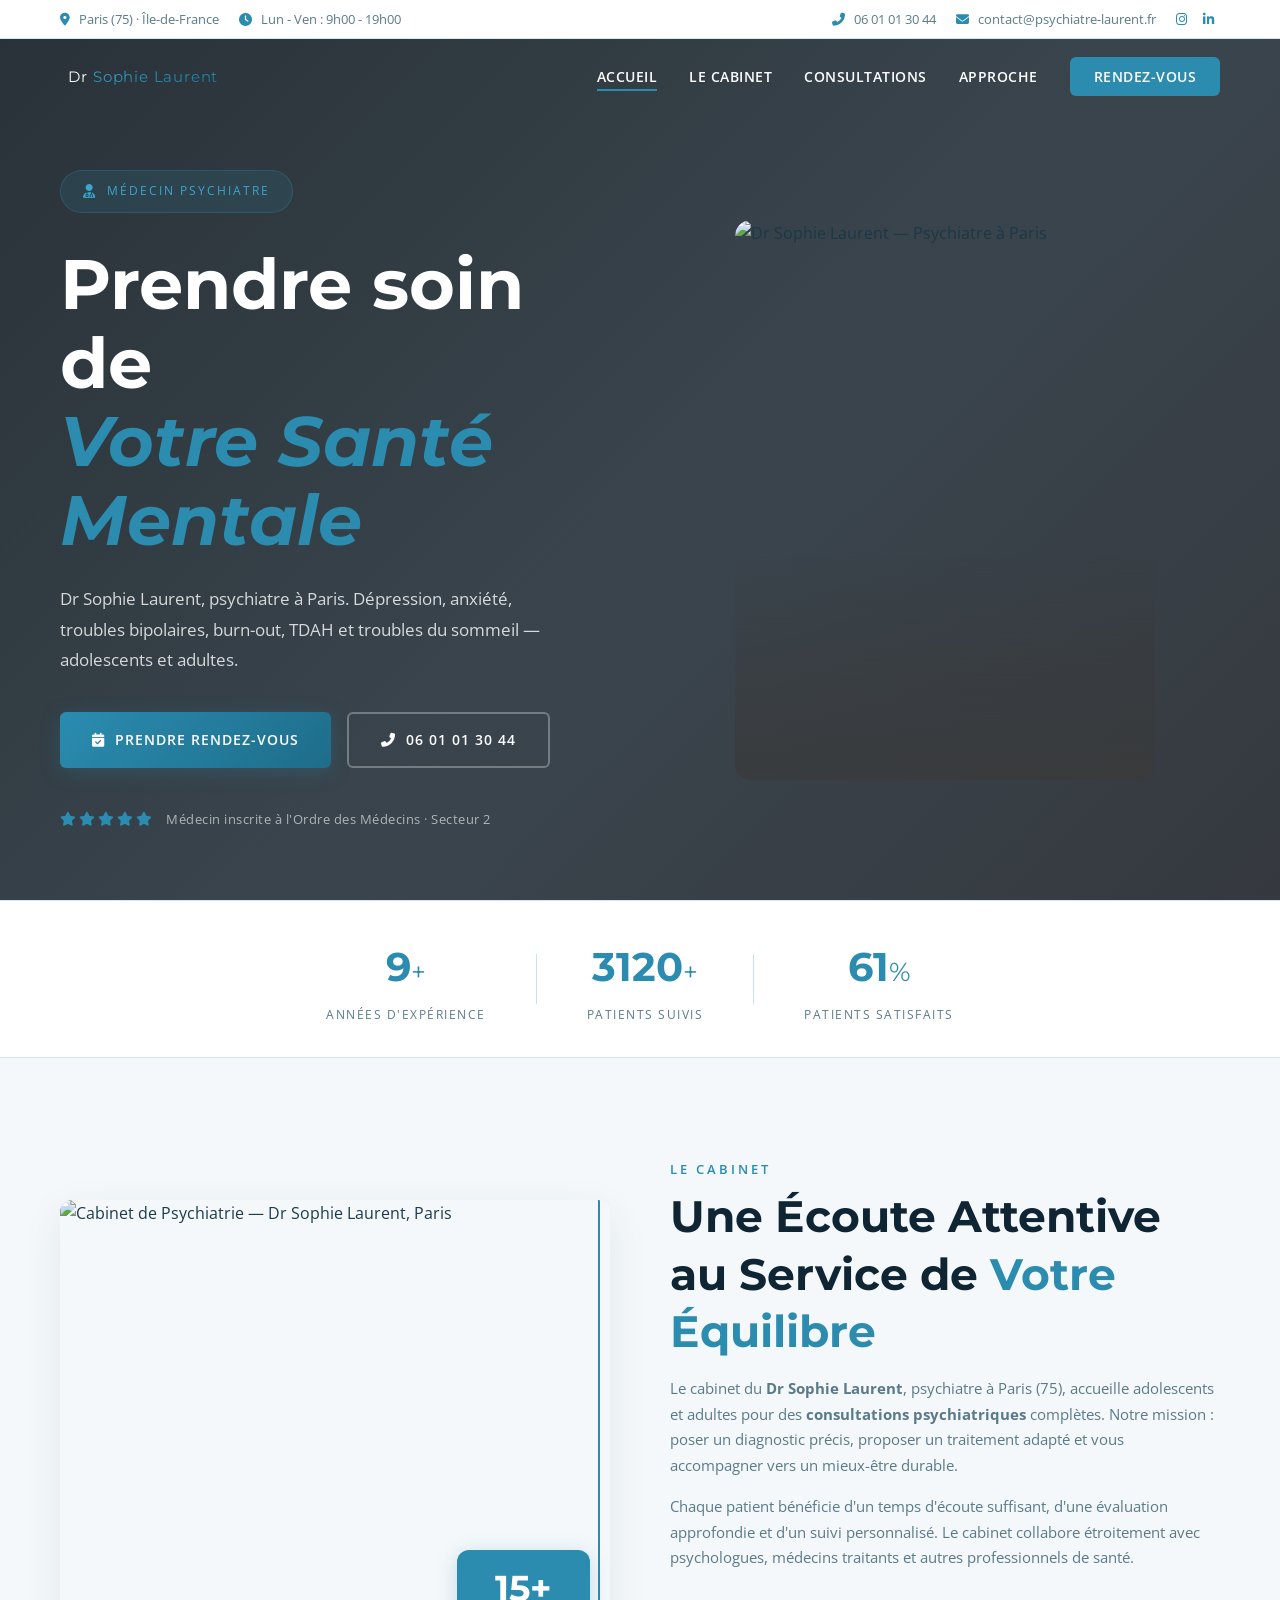
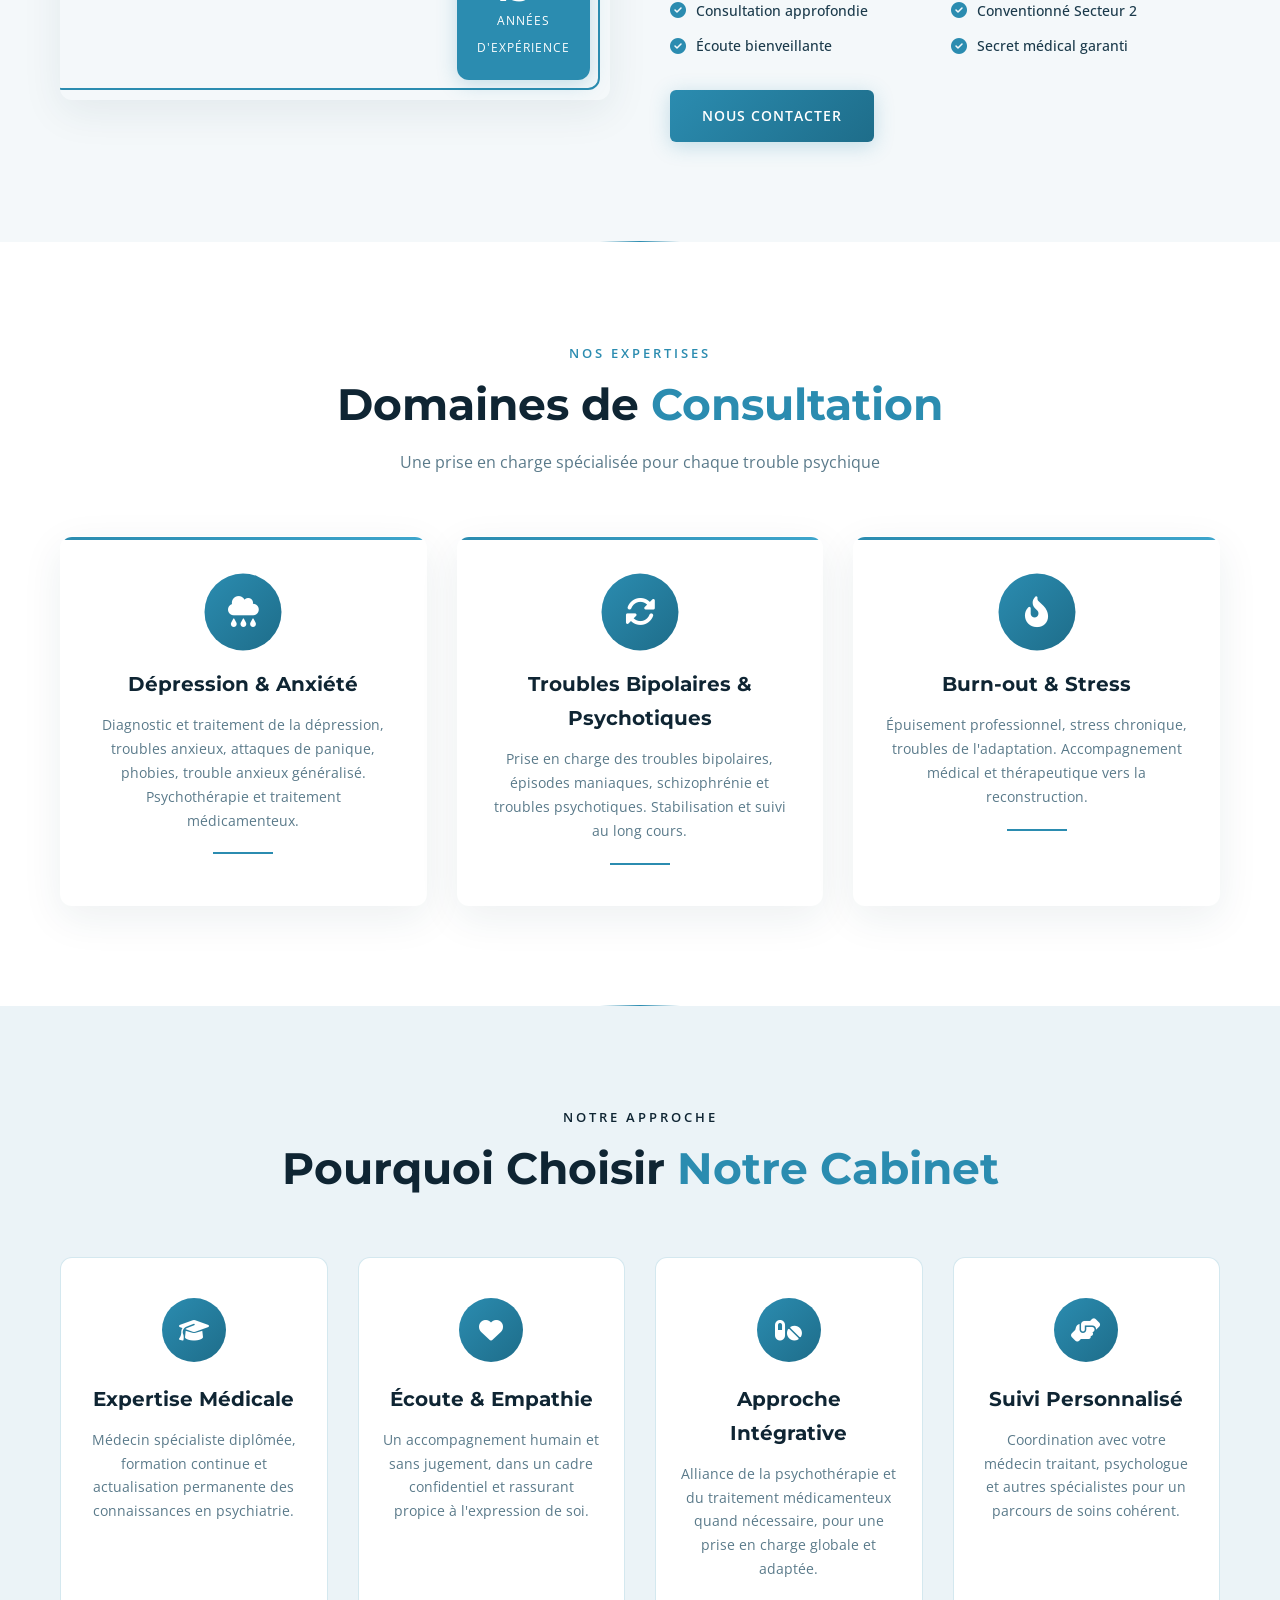
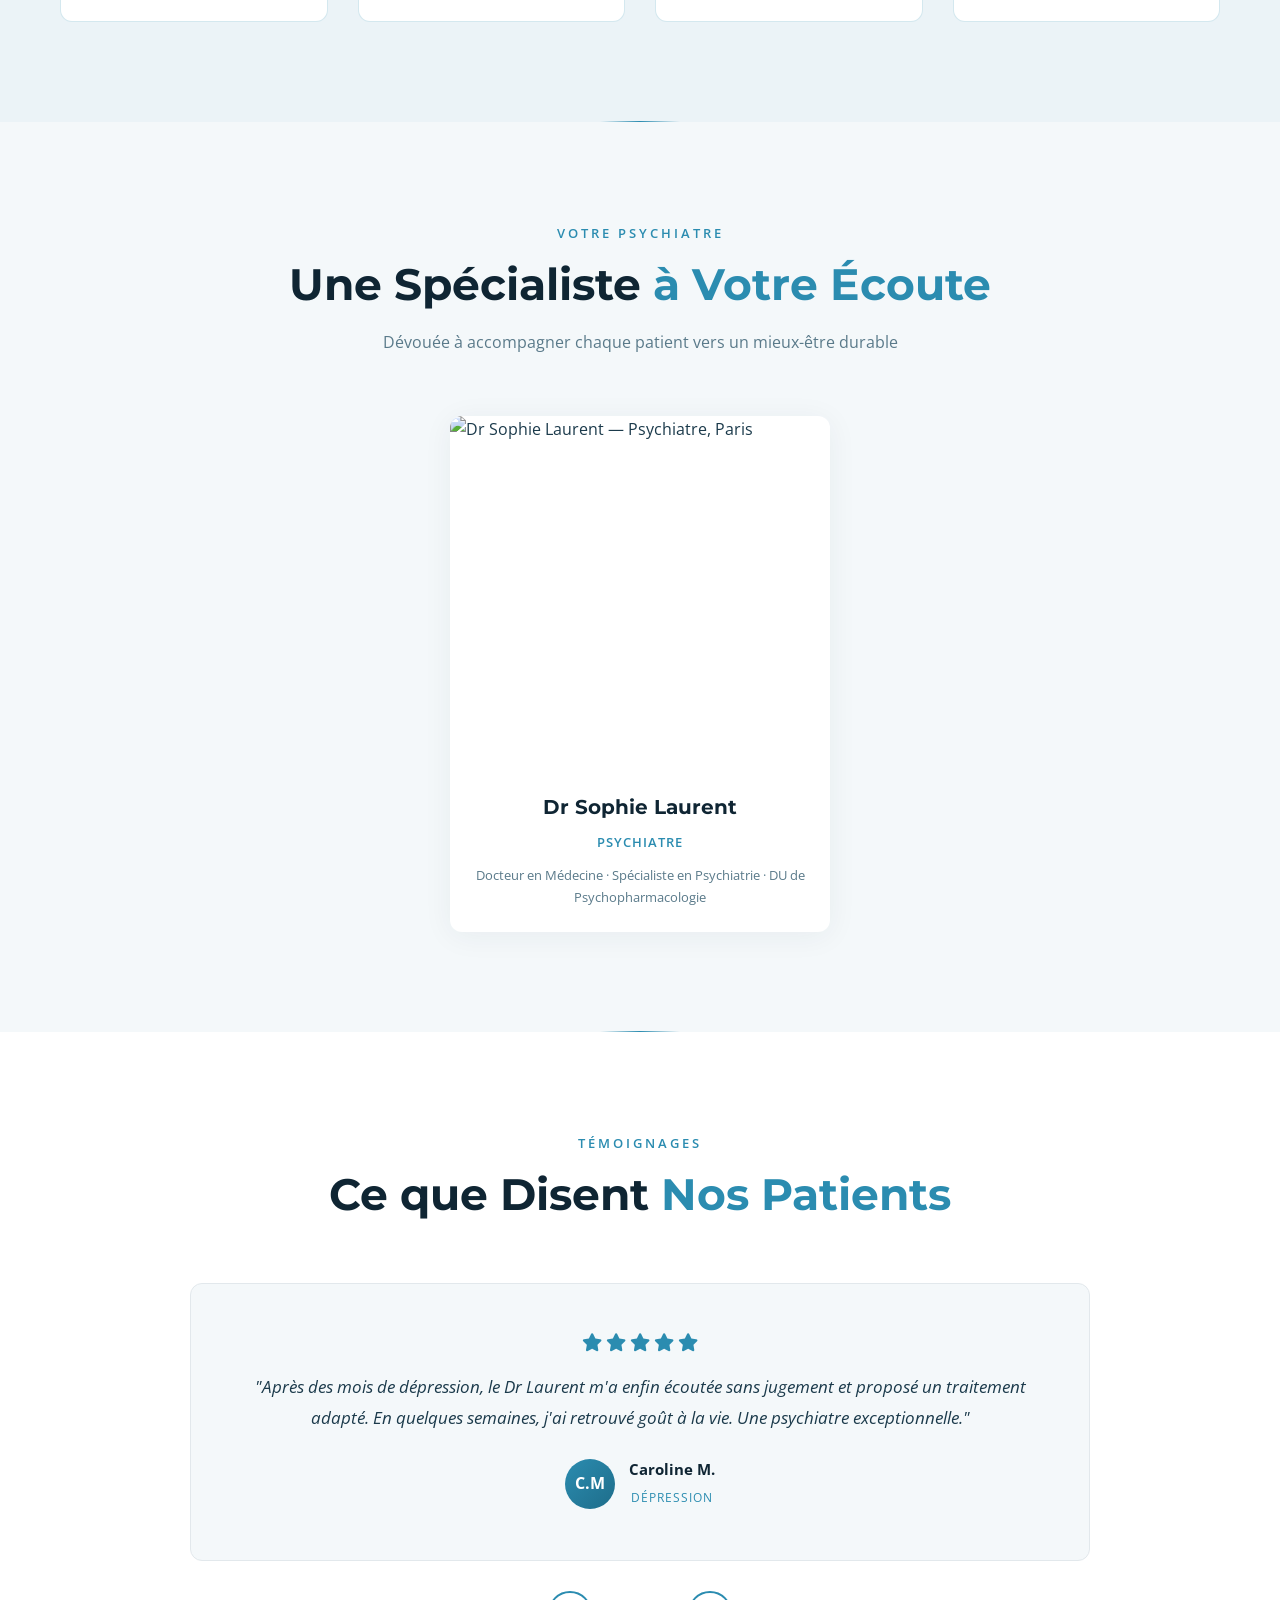
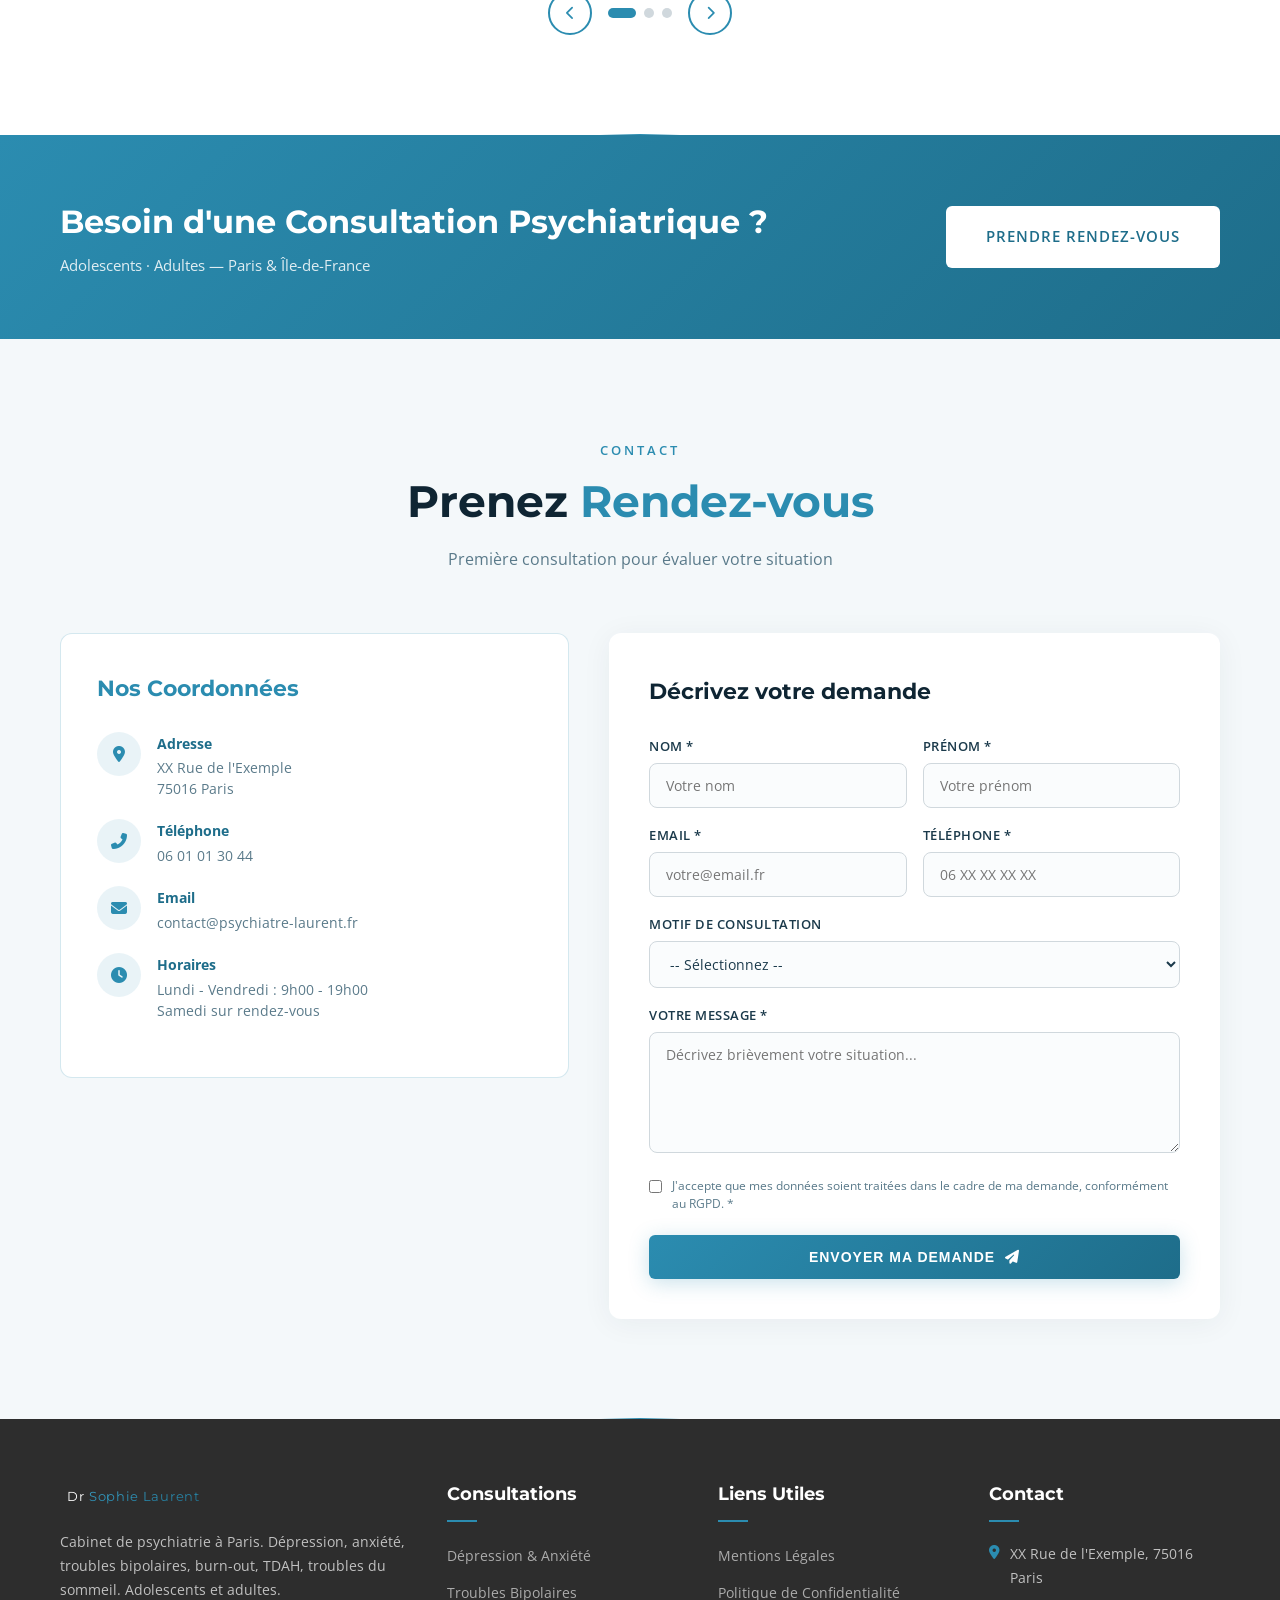
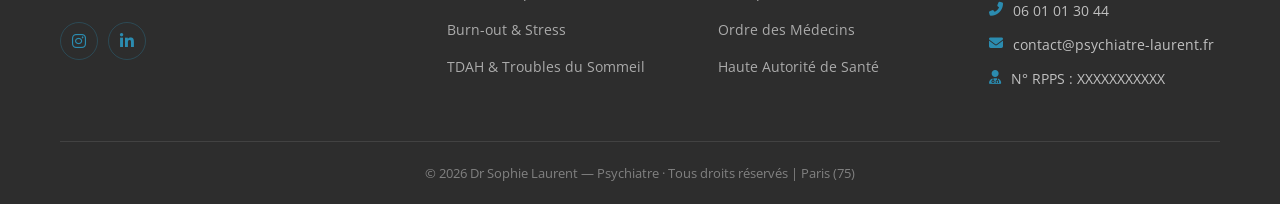
==== index.html @ 5cfd99c9 "Site psychiatre version médecin — thème bleu médical + Montserrat/Open Sans" ====
<!DOCTYPE html>
<html lang="fr">
<head>
    <meta charset="UTF-8">
    <meta name="viewport" content="width=device-width, initial-scale=1.0">
    <meta name="robots" content="index, follow">
    <title>Cabinet de Psychiatrie | Dr Sophie Laurent — Psychiatre Paris &amp; Île-de-France</title>
    <meta name="description" content="Dr Sophie Laurent, psychiatre à Paris. Dépression, anxiété, troubles bipolaires, burn-out, TDAH, troubles du sommeil. Consultations adultes et adolescents en Île-de-France.">
    <meta name="author" content="Dr Sophie Laurent - Psychiatre">
    <link rel="canonical" href="https://psychiatre-laurent.fr/">
    <meta property="og:type" content="website">
    <meta property="og:title" content="Dr Sophie Laurent — Psychiatre Paris &amp; Île-de-France">
    <meta property="og:description" content="Cabinet de psychiatrie — Dr Sophie Laurent. Dépression, anxiété, troubles bipolaires, burn-out, TDAH. Consultations adultes et adolescents à Paris.">
    <meta property="og:url" content="https://psychiatre-laurent.fr/">
    <meta property="og:locale" content="fr_FR">
    <meta property="og:site_name" content="Dr Sophie Laurent — Psychiatre">
    <meta name="twitter:card" content="summary_large_image">
    <meta name="twitter:title" content="Dr Sophie Laurent — Psychiatre Paris &amp; Île-de-France">
    <meta name="twitter:description" content="Dépression, anxiété, troubles bipolaires, burn-out, TDAH. Cabinet de psychiatrie à Paris.">
    <meta name="theme-color" content="#FFFFFF">
    <meta name="msapplication-TileColor" content="#FFFFFF">
    <link rel="stylesheet" href="css/style.css">
    <link rel="preconnect" href="https://fonts.googleapis.com">
    <link href="https://fonts.googleapis.com/css2?family=Montserrat:wght@300;400;500;600;700&family=Open+Sans:wght@300;400;500;600;700&display=swap" rel="stylesheet">
    <link rel="stylesheet" href="https://cdnjs.cloudflare.com/ajax/libs/font-awesome/6.5.1/css/all.min.css">
    <script type="application/ld+json">
    {
        "@context": "https://schema.org",
        "@type": "Physician",
        "name": "Dr Sophie Laurent — Psychiatre",
        "description": "Cabinet de psychiatrie à Paris — Dr Sophie Laurent. Dépression, anxiété, troubles bipolaires, burn-out, TDAH, troubles du sommeil. Consultations adultes et adolescents.",
        "url": "https://psychiatre-laurent.fr/",
        "telephone": "+33601013044",
        "email": "contact@psychiatre-laurent.fr",
        "medicalSpecialty": "Psychiatric",
        "address": {
            "@type": "PostalAddress",
            "addressLocality": "Paris",
            "postalCode": "75016",
            "addressRegion": "Île-de-France",
            "addressCountry": "FR"
        },
        "openingHours": "Mo-Fr 09:00-19:00",
        "priceRange": "€€",
        "hasOfferCatalog": {
            "@type": "OfferCatalog",
            "name": "Consultations",
            "itemListElement": [
                {"@type": "Offer", "itemOffered": {"@type": "Service", "name": "Consultation psychiatrique"}},
                {"@type": "Offer", "itemOffered": {"@type": "Service", "name": "Suivi thérapeutique"}},
                {"@type": "Offer", "itemOffered": {"@type": "Service", "name": "Prescription & ajustement de traitement"}}
            ]
        },
        "areaServed": [
            {"@type": "City", "name": "Paris"},
            {"@type": "AdministrativeArea", "name": "Île-de-France"}
        ]
    }
    </script>
    <script type="application/ld+json">
    {
        "@context": "https://schema.org",
        "@type": "Person",
        "name": "Dr Sophie Laurent",
        "jobTitle": "Psychiatre",
        "url": "https://psychiatre-laurent.fr/",
        "telephone": "+33601013044",
        "email": "contact@psychiatre-laurent.fr",
        "address": {
            "@type": "PostalAddress",
            "addressLocality": "Paris",
            "postalCode": "75016",
            "addressRegion": "Île-de-France",
            "addressCountry": "FR"
        }
    }
    </script>
</head>
<body>

<div class="top-bar">
        <div class="container">
            <div class="top-bar-left">
                <span><i class="fas fa-map-marker-alt"></i> Paris (75) · Île-de-France</span>
                <span><i class="fas fa-clock"></i> Lun - Ven : 9h00 - 19h00</span>
            </div>
            <div class="top-bar-right">
                <span><i class="fas fa-phone-alt"></i> 06 01 01 30 44</span>
                <span><i class="fas fa-envelope"></i> contact@psychiatre-laurent.fr</span>
                <div class="social-links">
                    <a href="#" target="_blank"><i class="fab fa-instagram"></i></a>
                    <a href="#" target="_blank"><i class="fab fa-linkedin-in"></i></a>
                </div>
            </div>
        </div>
    </div>

    <nav class="navbar" id="navbar">
        <div class="container">
            <a href="#" class="logo">
                <svg class="logo-svg" viewBox="0 0 1800 400" xmlns="http://www.w3.org/2000/svg">
                    <defs><linearGradient id="logoGold" x1="0%" y1="0%" x2="100%" y2="100%"><stop offset="0%" stop-color="#3DA5CC"/><stop offset="50%" stop-color="#2B8CB0"/><stop offset="100%" stop-color="#1E6D8A"/></linearGradient></defs>
                    <text class="logo-dr" x="80" y="250" font-family="Montserrat, Segoe UI, sans-serif" font-size="150" letter-spacing="8" fill="#FFFFFF">Dr</text>
                    <text x="330" y="250" font-family="Montserrat, Segoe UI, sans-serif" font-size="150" letter-spacing="8" fill="url(#logoGold)">Sophie Laurent</text>
                </svg>
            </a>
            <button class="nav-toggle" id="navToggle" aria-label="Menu">
                <span></span><span></span><span></span>
            </button>
            <ul class="nav-menu" id="navMenu">
                <li><a href="#accueil" class="active">Accueil</a></li>
                <li><a href="#cabinet">Le Cabinet</a></li>
                <li><a href="#domaines">Consultations</a></li>
                <li><a href="#pourquoi">Approche</a></li>
                <li><a href="#contact" class="nav-cta">Rendez-vous</a></li>
                <li class="nav-mobile-info">
                    <a href="tel:0601013044"><i class="fas fa-phone-alt"></i> 06 01 01 30 44</a>
                    <a href="mailto:contact@psychiatre-laurent.fr"><i class="fas fa-envelope"></i> contact@psychiatre-laurent.fr</a>
                    <div class="nav-mobile-social">
                        <a href="#" target="_blank"><i class="fab fa-instagram"></i></a>
                        <a href="#" target="_blank"><i class="fab fa-linkedin-in"></i></a>
                    </div>
                </li>
            </ul>
        </div>
    </nav>

    <section class="hero" id="accueil">
        <div class="hero-overlay"></div>
        <div class="container hero-split">
            <div class="hero-left">
                <div class="hero-badge">
                    <i class="fas fa-user-md"></i>
                    Médecin Psychiatre
                </div>
                <h1>
                    <span class="hero-line">Prendre soin de</span>
                    <span class="hero-line gold">Votre Santé Mentale</span>
                </h1>
                <p class="hero-text">
                    Dr Sophie Laurent, psychiatre à Paris.
                    Dépression, anxiété, troubles bipolaires, burn-out,
                    TDAH et troubles du sommeil — adolescents et adultes.
                </p>
                <div class="hero-buttons">
                    <a href="#contact" class="btn btn-gold">
                        <i class="fas fa-calendar-check"></i>
                        Prendre Rendez-vous
                    </a>
                    <a href="tel:0601013044" class="btn btn-outline">
                        <i class="fas fa-phone-alt"></i>
                        06 01 01 30 44
                    </a>
                </div>
                <div class="hero-trust">
                    <div class="hero-trust-stars">
                        <i class="fas fa-star"></i><i class="fas fa-star"></i><i class="fas fa-star"></i><i class="fas fa-star"></i><i class="fas fa-star"></i>
                    </div>
                    <span class="hero-trust-text">Médecin inscrite à l'Ordre des Médecins · Secteur 2</span>
                </div>
            </div>
            <div class="hero-right">
                <div class="hero-portrait">
                    <img src="https://images.unsplash.com/photo-1559839734-2b71ea197ec2?w=1096&h=1536&fit=crop&crop=faces" alt="Dr Sophie Laurent — Psychiatre à Paris" width="1096" height="1536">
                </div>
            </div>
        </div>
    </section>

    <div class="stats-bar">
        <div class="container stats-bar-inner">
            <div class="stat">
                <span class="stat-number" data-target="15">0</span><span class="stat-plus">+</span>
                <span class="stat-label">Années d'expérience</span>
            </div>
            <div class="stat-divider"></div>
            <div class="stat">
                <span class="stat-number" data-target="5000">0</span><span class="stat-plus">+</span>
                <span class="stat-label">Patients suivis</span>
            </div>
            <div class="stat-divider"></div>
            <div class="stat">
                <span class="stat-number" data-target="98">0</span><span class="stat-percent">%</span>
                <span class="stat-label">Patients satisfaits</span>
            </div>
        </div>
    </div>

    <section class="section about" id="cabinet">
        <div class="container">
            <div class="about-grid">
                <div class="about-image" data-aos="fade-right">
                    <div class="about-img-wrapper">
                        <img src="https://images.unsplash.com/photo-1519494026892-80bbd2d6fd0d?w=800&h=500&fit=crop" alt="Cabinet de Psychiatrie — Dr Sophie Laurent, Paris">
                        <div class="experience-badge">
                            <span class="exp-number">15+</span>
                            <span class="exp-text">Années<br>d'Expérience</span>
                        </div>
                    </div>
                </div>
                <div class="about-content" data-aos="fade-left">
                    <div class="section-label">Le Cabinet</div>
                    <h2 class="section-title">Une Écoute Attentive<br>au Service de <span class="gold">Votre Équilibre</span></h2>
                    <p class="about-text">
                        Le cabinet du <strong>Dr Sophie Laurent</strong>, psychiatre à Paris (75),
                        accueille adolescents et adultes pour des <strong>consultations psychiatriques</strong>
                        complètes. Notre mission : poser un diagnostic précis, proposer un traitement
                        adapté et vous accompagner vers un mieux-être durable.
                    </p>
                    <p class="about-text">
                        Chaque patient bénéficie d'un temps d'écoute suffisant, d'une évaluation
                        approfondie et d'un suivi personnalisé. Le cabinet collabore étroitement
                        avec psychologues, médecins traitants et autres professionnels de santé.
                    </p>
                    <div class="about-features">
                        <div class="about-feature">
                            <i class="fas fa-check-circle"></i>
                            <span>Consultation approfondie</span>
                        </div>
                        <div class="about-feature">
                            <i class="fas fa-check-circle"></i>
                            <span>Conventionné Secteur 2</span>
                        </div>
                        <div class="about-feature">
                            <i class="fas fa-check-circle"></i>
                            <span>Écoute bienveillante</span>
                        </div>
                        <div class="about-feature">
                            <i class="fas fa-check-circle"></i>
                            <span>Secret médical garanti</span>
                        </div>
                    </div>
                    <a href="#contact" class="btn btn-gold">Nous Contacter</a>
                </div>
            </div>
        </div>
    </section>

    <section class="section domains" id="domaines">
        <div class="container">
            <div class="section-header center">
                <div class="section-label">Nos Expertises</div>
                <h2 class="section-title">Domaines de <span class="gold">Consultation</span></h2>
                <p class="section-subtitle">Une prise en charge spécialisée pour chaque trouble psychique</p>
            </div>
            <div class="domains-grid">
                <a href="depression-anxiete.html" class="domain-card" data-aos="fade-up" data-delay="0">
                    <div class="domain-icon"><i class="fas fa-cloud-rain"></i></div>
                    <h3>Dépression &amp; Anxiété</h3>
                    <p>Diagnostic et traitement de la dépression, troubles anxieux, attaques de panique, phobies, trouble anxieux généralisé. Psychothérapie et traitement médicamenteux.</p>
                    <div class="domain-line"></div>
                </a>
                <a href="troubles-bipolaires.html" class="domain-card" data-aos="fade-up" data-delay="100">
                    <div class="domain-icon"><i class="fas fa-sync-alt"></i></div>
                    <h3>Troubles Bipolaires &amp; Psychotiques</h3>
                    <p>Prise en charge des troubles bipolaires, épisodes maniaques, schizophrénie et troubles psychotiques. Stabilisation et suivi au long cours.</p>
                    <div class="domain-line"></div>
                </a>
                <a href="burnout-stress.html" class="domain-card" data-aos="fade-up" data-delay="200">
                    <div class="domain-icon"><i class="fas fa-fire-alt"></i></div>
                    <h3>Burn-out &amp; Stress</h3>
                    <p>Épuisement professionnel, stress chronique, troubles de l'adaptation. Accompagnement médical et thérapeutique vers la reconstruction.</p>
                    <div class="domain-line"></div>
                </a>
            </div>
        </div>
    </section>

    <section class="section why-us" id="pourquoi">
        <div class="why-us-bg"></div>
        <div class="container">
            <div class="section-header center light">
                <div class="section-label">Notre Approche</div>
                <h2 class="section-title">Pourquoi Choisir <span class="gold">Notre Cabinet</span></h2>
            </div>
            <div class="why-grid">
                <div class="why-card" data-aos="zoom-in" data-delay="0">
                    <div class="why-icon"><i class="fas fa-graduation-cap"></i></div>
                    <h3>Expertise Médicale</h3>
                    <p>Médecin spécialiste diplômée, formation continue et actualisation permanente des connaissances en psychiatrie.</p>
                </div>
                <div class="why-card" data-aos="zoom-in" data-delay="100">
                    <div class="why-icon"><i class="fas fa-heart"></i></div>
                    <h3>Écoute &amp; Empathie</h3>
                    <p>Un accompagnement humain et sans jugement, dans un cadre confidentiel et rassurant propice à l'expression de soi.</p>
                </div>
                <div class="why-card" data-aos="zoom-in" data-delay="200">
                    <div class="why-icon"><i class="fas fa-pills"></i></div>
                    <h3>Approche Intégrative</h3>
                    <p>Alliance de la psychothérapie et du traitement médicamenteux quand nécessaire, pour une prise en charge globale et adaptée.</p>
                </div>
                <div class="why-card" data-aos="zoom-in" data-delay="300">
                    <div class="why-icon"><i class="fas fa-hands-helping"></i></div>
                    <h3>Suivi Personnalisé</h3>
                    <p>Coordination avec votre médecin traitant, psychologue et autres spécialistes pour un parcours de soins cohérent.</p>
                </div>
            </div>
        </div>
    </section>

    <section class="section team" id="equipe">
        <div class="container">
            <div class="section-header center">
                <div class="section-label">Votre Psychiatre</div>
                <h2 class="section-title">Une Spécialiste <span class="gold">à Votre Écoute</span></h2>
                <p class="section-subtitle">Dévouée à accompagner chaque patient vers un mieux-être durable</p>
            </div>
            <div class="team-grid">
                <div class="team-card" data-aos="fade-up" data-delay="0">
                    <div class="team-img">
                        <img src="https://images.unsplash.com/photo-1612349317150-e413f6a5b16d?w=1536&h=1023&fit=crop&crop=faces" alt="Dr Sophie Laurent — Psychiatre, Paris">
                        <div class="team-overlay">
                            <div class="team-social">
                                <a href="#" target="_blank"><i class="fab fa-instagram"></i></a>
                                <a href="#" target="_blank"><i class="fab fa-linkedin-in"></i></a>
                            </div>
                        </div>
                    </div>
                    <div class="team-info">
                        <h3>Dr Sophie Laurent</h3>
                        <span>Psychiatre</span>
                        <p>Docteur en Médecine · Spécialiste en Psychiatrie · DU de Psychopharmacologie</p>
                    </div>
                </div>
            </div>
        </div>
    </section>

    <section class="section testimonials" id="temoignages">
        <div class="container">
            <div class="section-header center">
                <div class="section-label">Témoignages</div>
                <h2 class="section-title">Ce que Disent <span class="gold">Nos Patients</span></h2>
            </div>
            <div class="testimonials-slider">
                <div class="testimonial-track" id="testimonialTrack">
                    <div class="testimonial-card">
                        <div class="testimonial-stars">
                            <i class="fas fa-star"></i><i class="fas fa-star"></i><i class="fas fa-star"></i><i class="fas fa-star"></i><i class="fas fa-star"></i>
                        </div>
                        <p>"Après des mois de dépression, le Dr Laurent m'a enfin écoutée sans jugement et proposé un traitement adapté. En quelques semaines, j'ai retrouvé goût à la vie. Une psychiatre exceptionnelle."</p>
                        <div class="testimonial-author">
                            <div class="testimonial-avatar">C.M</div>
                            <div>
                                <strong>Caroline M.</strong>
                                <span>Dépression</span>
                            </div>
                        </div>
                    </div>
                    <div class="testimonial-card">
                        <div class="testimonial-stars">
                            <i class="fas fa-star"></i><i class="fas fa-star"></i><i class="fas fa-star"></i><i class="fas fa-star"></i><i class="fas fa-star"></i>
                        </div>
                        <p>"Le burn-out m'avait complètement anéanti. Dr Laurent a su poser le bon diagnostic, me mettre en arrêt et m'accompagner pas à pas. Aujourd'hui je vais mieux et j'ai appris à me protéger."</p>
                        <div class="testimonial-author">
                            <div class="testimonial-avatar">T.R</div>
                            <div>
                                <strong>Thomas R.</strong>
                                <span>Burn-out</span>
                            </div>
                        </div>
                    </div>
                    <div class="testimonial-card">
                        <div class="testimonial-stars">
                            <i class="fas fa-star"></i><i class="fas fa-star"></i><i class="fas fa-star"></i><i class="fas fa-star"></i><i class="fas fa-star"></i>
                        </div>
                        <p>"Mes crises d'angoisse me paralysaient au quotidien. Grâce au suivi du Dr Laurent, j'ai enfin compris mes troubles anxieux et trouvé un traitement qui me convient. Merci infiniment."</p>
                        <div class="testimonial-author">
                            <div class="testimonial-avatar">S.B</div>
                            <div>
                                <strong>Sandrine B.</strong>
                                <span>Troubles anxieux</span>
                            </div>
                        </div>
                    </div>
                </div>
                <div class="testimonial-nav">
                    <button class="test-prev" id="testPrev"><i class="fas fa-chevron-left"></i></button>
                    <div class="testimonial-dots" id="testimonialDots"></div>
                    <button class="test-next" id="testNext"><i class="fas fa-chevron-right"></i></button>
                </div>
            </div>
        </div>
    </section>

    <section class="cta-banner">
        <div class="container">
            <div class="cta-content">
                <h2>Besoin d'une Consultation Psychiatrique ?</h2>
                <p>Adolescents · Adultes — Paris &amp; Île-de-France</p>
            </div>
            <a href="#contact" class="btn btn-gold btn-lg">Prendre Rendez-vous</a>
        </div>
    </section>

    <section class="section contact" id="contact">
        <div class="container">
            <div class="section-header center">
                <div class="section-label">Contact</div>
                <h2 class="section-title">Prenez <span class="gold">Rendez-vous</span></h2>
                <p class="section-subtitle">Première consultation pour évaluer votre situation</p>
            </div>
            <div class="contact-grid">
                <div class="contact-info" data-aos="fade-right">
                    <div class="contact-info-card">
                        <h3>Nos Coordonnées</h3>
                        <div class="contact-item">
                            <div class="contact-icon"><i class="fas fa-map-marker-alt"></i></div>
                            <div>
                                <strong>Adresse</strong>
                                <p>XX Rue de l'Exemple<br>75016 Paris</p>
                            </div>
                        </div>
                        <div class="contact-item">
                            <div class="contact-icon"><i class="fas fa-phone-alt"></i></div>
                            <div>
                                <strong>Téléphone</strong>
                                <p>06 01 01 30 44</p>
                            </div>
                        </div>
                        <div class="contact-item">
                            <div class="contact-icon"><i class="fas fa-envelope"></i></div>
                            <div>
                                <strong>Email</strong>
                                <p>contact@psychiatre-laurent.fr</p>
                            </div>
                        </div>
                        <div class="contact-item">
                            <div class="contact-icon"><i class="fas fa-clock"></i></div>
                            <div>
                                <strong>Horaires</strong>
                                <p>Lundi - Vendredi : 9h00 - 19h00<br>Samedi sur rendez-vous</p>
                            </div>
                        </div>
                    </div>
                    <div class="contact-map">
                        <iframe
                            src="https://www.google.com/maps/embed?pb=!1m18!1m12!1m3!1d2624.5!2d2.2769!3d48.8566!2m3!1f0!2f0!3f0!3m2!1i1024!2i768!4f13.1!3m3!1m2!1s0x0%3A0x0!2zNDjCsDUxJzIzLjgiTiAywrAxNiczOS42IkU!5e0!3m2!1sfr!2sfr!4v1"
                            width="100%" height="200" style="border:0; border-radius:12px;"
                            allowfullscreen="" loading="lazy">
                        </iframe>
                    </div>
                </div>
                <div class="contact-form-wrapper" data-aos="fade-left">
                    <form class="contact-form" id="contactForm" action="https://formsubmit.co/contact@psychiatre-laurent.fr" method="POST">
                        <input type="hidden" name="_template" value="table">
                        <input type="hidden" name="_subject" value="Nouvelle demande — Cabinet de Psychiatrie">
                        <input type="hidden" name="_captcha" value="false">
                        <input type="hidden" name="_next" value="https://psychiatre-laurent.fr/index.html#contact">
                        <input type="text" name="_honey" style="display:none">
                        <h3>Décrivez votre demande</h3>
                        <div class="form-row">
                            <div class="form-group">
                                <label for="nom">Nom *</label>
                                <input type="text" id="nom" name="Nom" required placeholder="Votre nom">
                            </div>
                            <div class="form-group">
                                <label for="prenom">Prénom *</label>
                                <input type="text" id="prenom" name="Prénom" required placeholder="Votre prénom">
                            </div>
                        </div>
                        <div class="form-row">
                            <div class="form-group">
                                <label for="email">Email *</label>
                                <input type="email" id="email" name="Email" required placeholder="votre@email.fr">
                            </div>
                            <div class="form-group">
                                <label for="telephone">Téléphone *</label>
                                <input type="tel" id="telephone" name="Téléphone" required placeholder="06 XX XX XX XX">
                            </div>
                        </div>
                        <div class="form-group">
                            <label for="domaine">Motif de consultation</label>
                            <select id="domaine" name="Motif">
                                <option value="">-- Sélectionnez --</option>
                                <option value="Dépression">Dépression</option>
                                <option value="Anxiété / Attaques de panique">Anxiété / Attaques de panique</option>
                                <option value="Troubles bipolaires">Troubles bipolaires</option>
                                <option value="Burn-out / Épuisement professionnel">Burn-out / Épuisement professionnel</option>
                                <option value="TDAH">TDAH</option>
                                <option value="Troubles du sommeil">Troubles du sommeil</option>
                                <option value="Troubles alimentaires">Troubles alimentaires</option>
                                <option value="Suivi de traitement">Suivi / Ajustement de traitement</option>
                                <option value="Autre">Autre</option>
                            </select>
                        </div>
                        <div class="form-group">
                            <label for="message">Votre message *</label>
                            <textarea id="message" name="Message" rows="5" required placeholder="Décrivez brièvement votre situation..."></textarea>
                        </div>
                        <div class="form-group form-check">
                            <input type="checkbox" id="rgpd" name="RGPD" value="Accepté" required>
                            <label for="rgpd">J'accepte que mes données soient traitées dans le cadre de ma demande, conformément au RGPD. *</label>
                        </div>
                        <button type="submit" class="btn btn-gold btn-full">
                            <span>Envoyer ma demande</span>
                            <i class="fas fa-paper-plane"></i>
                        </button>
                    </form>
                    <div class="form-success" id="formSuccess">
                        <i class="fas fa-check-circle"></i>
                        <h3>Message envoyé !</h3>
                        <p>Nous vous recontacterons dans les 48 heures.</p>
                    </div>
                </div>
            </div>
        </div>
    </section>

    <footer class="footer">
        <div class="container">
            <div class="footer-grid">
                <div class="footer-col">
                    <div class="footer-logo">
                        <svg class="logo-svg" viewBox="0 0 1800 400" xmlns="http://www.w3.org/2000/svg">
                            <defs><linearGradient id="footerGold" x1="0%" y1="0%" x2="100%" y2="100%"><stop offset="0%" stop-color="#3DA5CC"/><stop offset="50%" stop-color="#2B8CB0"/><stop offset="100%" stop-color="#1E6D8A"/></linearGradient></defs>
                            <text class="logo-dr" x="80" y="250" font-family="Montserrat, Segoe UI, sans-serif" font-size="150" letter-spacing="8" fill="#FFFFFF">Dr</text>
                            <text x="330" y="250" font-family="Montserrat, Segoe UI, sans-serif" font-size="150" letter-spacing="8" fill="url(#footerGold)">Sophie Laurent</text>
                        </svg>
                    </div>
                    <p>Cabinet de psychiatrie à Paris. Dépression, anxiété, troubles bipolaires, burn-out, TDAH, troubles du sommeil. Adolescents et adultes.</p>
                    <div class="footer-social">
                        <a href="#" target="_blank"><i class="fab fa-instagram"></i></a>
                        <a href="#" target="_blank"><i class="fab fa-linkedin-in"></i></a>
                    </div>
                </div>
                <div class="footer-col">
                    <h4>Consultations</h4>
                    <ul>
                        <li><a href="depression-anxiete.html">Dépression &amp; Anxiété</a></li>
                        <li><a href="troubles-bipolaires.html">Troubles Bipolaires</a></li>
                        <li><a href="burnout-stress.html">Burn-out &amp; Stress</a></li>
                        <li><a href="#domaines">TDAH &amp; Troubles du Sommeil</a></li>
                    </ul>
                </div>
                <div class="footer-col">
                    <h4>Liens Utiles</h4>
                    <ul>
                        <li><a href="#">Mentions Légales</a></li>
                        <li><a href="#">Politique de Confidentialité</a></li>
                        <li><a href="https://www.conseil-national.medecin.fr/" target="_blank">Ordre des Médecins</a></li>
                        <li><a href="https://www.has-sante.fr/" target="_blank">Haute Autorité de Santé</a></li>
                    </ul>
                </div>
                <div class="footer-col">
                    <h4>Contact</h4>
                    <div class="footer-contact">
                        <p><i class="fas fa-map-marker-alt"></i> XX Rue de l'Exemple, 75016 Paris</p>
                        <p><i class="fas fa-phone-alt"></i> 06 01 01 30 44</p>
                        <p><i class="fas fa-envelope"></i> contact@psychiatre-laurent.fr</p>
                        <p><i class="fas fa-user-md"></i> N° RPPS : XXXXXXXXXXX</p>
                    </div>
                </div>
            </div>
            <div class="footer-bottom">
                <p>&copy; 2026 Dr Sophie Laurent — Psychiatre · Tous droits réservés | Paris (75)</p>
            </div>
        </div>
    </footer>


    <script src="js/main.js"></script>
</body>
</html>
---- css/style.css ----
:root {
    --gold: #2B8CB0;
    --gold-light: #3DA5CC;
    --gold-dark: #1E6D8A;
    --blue: #1B3A4B;
    --blue-dark: #0F2533;
    --blue-light: #2A5060;
    --white: #FFFFFF;
    --off-white: #F4F8FA;
    --cream: #EBF3F7;
    --gray-50: #FAFCFD;
    --gray-100: #F0F4F6;
    --gray-200: #E2E8EC;
    --gray-300: #D0D8DD;
    --gray-500: #8A9AA3;
    --gray-700: #4A6070;
    --gray-900: #1B2D38;
    --text: #1B3A4B;
    --text-light: #5A7A8A;
    --font-heading: 'Montserrat', 'Segoe UI', sans-serif;
    --font-body: 'Open Sans', 'Segoe UI', sans-serif;
    --shadow: 0 4px 30px rgba(27, 58, 75, 0.06);
    --shadow-lg: 0 12px 40px rgba(27, 58, 75, 0.08);
    --shadow-gold: 0 4px 20px rgba(43, 140, 176, 0.25);
    --radius: 12px;
    --transition: all 0.4s cubic-bezier(0.25, 0.46, 0.45, 0.94);
}

*, *::before, *::after {
    margin: 0;
    padding: 0;
    box-sizing: border-box;
}

html {
    scroll-behavior: smooth;
    scroll-padding-top: 80px;
    overflow-x: hidden;
}

body {
    font-family: var(--font-body);
    font-size: 16px;
    line-height: 1.7;
    color: var(--text);
    background: var(--white);
    overflow-x: hidden;
    width: 100%;
    max-width: 100vw;
}

img {
    max-width: 100%;
    height: auto;
    display: block;
}

a {
    text-decoration: none;
    color: inherit;
    transition: var(--transition);
}

ul { list-style: none; }

.container {
    max-width: 1200px;
    margin: 0 auto;
    padding: 0 20px;
}

.section {
    padding: 100px 0;
    position: relative;
}

.section::after {
    content: '';
    position: absolute;
    bottom: 0;
    left: 50%;
    transform: translateX(-50%);
    width: 80px;
    height: 1px;
    background: linear-gradient(90deg, transparent, var(--gold), transparent);
}

.gold { color: var(--gold); }

#preloader {
    position: fixed;
    inset: 0;
    background: var(--white);
    display: flex;
    align-items: center;
    justify-content: center;
    z-index: 99999;
    transition: opacity 0.6s, visibility 0.6s;
}

#preloader.hidden {
    opacity: 0;
    visibility: hidden;
}

.loader {
    text-align: center;
}

.scales-icon {
    font-size: 48px;
    margin-bottom: 20px;
    animation: pulse 1.5s infinite;
}

.loader-bar {
    width: 200px;
    height: 3px;
    background: rgba(43,140,176,0.15);
    border-radius: 3px;
    overflow: hidden;
}

.loader-fill {
    height: 100%;
    width: 0;
    background: linear-gradient(90deg, var(--gold), var(--gold-light));
    border-radius: 3px;
    animation: loaderFill 1.5s ease forwards;
}

@keyframes loaderFill {
    to { width: 100%; }
}

@keyframes pulse {
    0%, 100% { transform: scale(1); }
    50% { transform: scale(1.15); }
}

.top-bar {
    position: fixed;
    top: 0;
    left: 0;
    right: 0;
    z-index: 1001;
    background: var(--white);
    color: var(--text-light);
    font-size: 13px;
    padding: 8px 0;
    border-bottom: 1px solid rgba(43,140,176,0.2);
}

.top-bar .container {
    display: flex;
    justify-content: space-between;
    align-items: center;
    flex-wrap: wrap;
    gap: 10px;
}

.top-bar-left, .top-bar-right {
    display: flex;
    align-items: center;
    gap: 20px;
    flex-wrap: wrap;
}

.top-bar i {
    color: var(--gold);
    margin-right: 6px;
}

.social-links {
    display: flex;
    gap: 10px;
}

.social-links a {
    color: var(--text-light);
    font-size: 13px;
}

.social-links a:hover {
    color: var(--gold);
}

.navbar {
    position: fixed;
    top: 37px;
    left: 0;
    right: 0;
    z-index: 1000;
    background: transparent;
    padding: 20px 0;
    transition: var(--transition);
}

.navbar.scrolled {
    top: 0;
    background: rgba(255, 255, 255, 0.97);
    padding: 12px 0;
    backdrop-filter: blur(10px);
    box-shadow: 0 2px 20px rgba(0,0,0,0.06);
    border-bottom: 1px solid rgba(43, 140, 176, 0.2);
}

.navbar.scrolled .logo-dr {
    fill: var(--text);
}

.top-bar.hidden {
    transform: translateY(-100%);
}

.top-bar {
    transition: transform 0.4s ease;
}

.navbar .container {
    display: flex;
    justify-content: space-between;
    align-items: center;
}

.logo {
    display: flex;
    align-items: center;
    text-decoration: none;
}

.logo-svg {
    height: 40px;
    width: auto;
}

.footer-logo .logo-svg {
    height: 35px;
    width: auto;
}

.nav-menu {
    display: flex;
    align-items: center;
    gap: 32px;
}

.nav-menu a {
    color: var(--text);
    font-size: 14px;
    font-weight: 600;
    letter-spacing: 0.5px;
    text-transform: uppercase;
    position: relative;
    padding: 5px 0;
}

.navbar:not(.scrolled) .nav-menu a {
    color: var(--white);
}

.nav-menu a::after {
    content: '';
    position: absolute;
    bottom: 0;
    left: 0;
    width: 0;
    height: 2px;
    background: var(--gold);
    transition: var(--transition);
}

.nav-menu a:hover,
.nav-menu a.active {
    color: var(--gold);
}

.nav-menu a:hover::after,
.nav-menu a.active::after {
    width: 100%;
}

.nav-cta {
    background: var(--gold) !important;
    color: var(--white) !important;
    padding: 10px 24px !important;
    border-radius: 6px;
    font-weight: 600 !important;
}

.nav-cta::after { display: none !important; }

.nav-cta:hover {
    background: var(--gold-dark) !important;
    transform: translateY(-2px);
}

.nav-mobile-info,
.nav-mobile-social {
    display: none;
}

.nav-toggle {
    display: none;
    flex-direction: column;
    gap: 5px;
    background: none;
    border: none;
    cursor: pointer;
    padding: 5px;
}

.nav-toggle span {
    width: 28px;
    height: 2px;
    background: var(--text);
    transition: var(--transition);
    border-radius: 2px;
}

.navbar:not(.scrolled) .nav-toggle span {
    background: var(--white);
}

.nav-toggle.active span:nth-child(1) {
    transform: rotate(45deg) translate(5px, 5px);
}

.nav-toggle.active span:nth-child(2) {
    opacity: 0;
}

.nav-toggle.active span:nth-child(3) {
    transform: rotate(-45deg) translate(5px, -5px);
}

.hero {
    position: relative;
    min-height: 100vh;
    display: flex;
    align-items: center;
    background: linear-gradient(135deg, #0F2533 0%, #1B3A4B 50%, #162F3D 100%);
    overflow: hidden;
}

.hero-overlay {
    position: absolute;
    inset: 0;
    background: linear-gradient(
        135deg,
        rgba(58, 58, 58, 0.6) 0%,
        rgba(90, 80, 80, 0.5) 60%,
        rgba(74, 64, 64, 0.6) 100%
    );
}

.hero-split {
    position: relative;
    z-index: 2;
    display: grid;
    grid-template-columns: 1fr 1fr;
    align-items: center;
    gap: 60px;
    padding-top: 160px;
    padding-bottom: 60px;
    min-height: 100vh;
}

.hero-left {
    animation: fadeInUp 0.8s ease both;
}

.hero-badge {
    display: inline-flex;
    align-items: center;
    gap: 10px;
    background: rgba(43, 140, 176, 0.15);
    border: 1px solid rgba(43, 140, 176, 0.3);
    color: var(--gold-light);
    padding: 10px 22px;
    border-radius: 50px;
    font-size: 12px;
    letter-spacing: 2px;
    text-transform: uppercase;
    margin-bottom: 32px;
}

.hero-badge i {
    font-size: 14px;
}

.hero h1 {
    font-family: var(--font-heading);
    font-size: clamp(38px, 5.5vw, 72px);
    font-weight: 700;
    color: var(--white);
    line-height: 1.12;
    margin-bottom: 24px;
}

.hero-line {
    display: block;
}

.hero-line.gold {
    color: var(--gold);
    font-style: italic;
}

.hero-text {
    font-size: 17px;
    color: rgba(255,255,255,0.8);
    max-width: 520px;
    line-height: 1.8;
    margin-bottom: 36px;
}

.hero-buttons {
    display: flex;
    gap: 16px;
    flex-wrap: wrap;
    margin-bottom: 40px;
}

.hero-trust {
    display: flex;
    align-items: center;
    gap: 14px;
    flex-wrap: wrap;
}

.hero-trust-stars {
    display: flex;
    gap: 3px;
    color: var(--gold);
    font-size: 14px;
}

.hero-trust-text {
    font-size: 13px;
    color: rgba(255,255,255,0.6);
    letter-spacing: 0.5px;
}

.hero-right {
    display: flex;
    flex-direction: column;
    align-items: center;
    animation: fadeInUp 0.8s 0.3s ease both;
}

.hero-portrait {
    position: relative;
    width: 100%;
    max-width: 420px;
    border-radius: 16px;
    overflow: hidden;
}

.hero-portrait img {
    width: 100%;
    height: 560px;
    object-fit: cover;
    object-position: top center;
    display: block;
    filter: grayscale(10%) contrast(1.02);
}

.hero-portrait-border {
    position: absolute;
    inset: 0;
    border-radius: 16px;
    border: 2px solid rgba(43, 140, 176, 0.35);
    pointer-events: none;
}

.hero-portrait::after {
    content: '';
    position: absolute;
    bottom: 0;
    left: 0;
    right: 0;
    height: 40%;
    background: linear-gradient(to top, rgba(58, 58, 58, 0.7), transparent);
    pointer-events: none;
}

.hero-portrait-badge {
    margin-top: -50px;
    position: relative;
    z-index: 3;
    background: var(--white);
    border: 1px solid rgba(43, 140, 176, 0.3);
    padding: 14px 32px;
    border-radius: 12px;
    text-align: center;
    box-shadow: var(--shadow);
}

.hero-portrait-name {
    display: block;
    font-family: var(--font-heading);
    font-size: 18px;
    font-weight: 600;
    color: var(--blue-dark);
    letter-spacing: 0.5px;
}

.hero-portrait-title {
    font-size: 12px;
    color: var(--gold);
    text-transform: uppercase;
    letter-spacing: 2px;
    font-weight: 500;
}

/* Stats Bar */
.stats-bar {
    background: var(--white);
    border-top: 1px solid rgba(43, 140, 176, 0.2);
    border-bottom: 1px solid rgba(43, 140, 176, 0.2);
    padding: 32px 0;
    position: relative;
    z-index: 1;
}

.stats-bar-inner {
    display: flex;
    justify-content: center;
    align-items: center;
    gap: 50px;
    flex-wrap: wrap;
}

.stat {
    text-align: center;
}

.stat-number {
    font-family: var(--font-heading);
    font-size: 40px;
    font-weight: 700;
    color: var(--gold);
}

.stat-plus, .stat-percent {
    font-family: var(--font-heading);
    font-size: 26px;
    color: var(--gold);
}

.stat-label {
    display: block;
    font-size: 12px;
    color: var(--text-light);
    text-transform: uppercase;
    letter-spacing: 1.5px;
    margin-top: 4px;
}

.stat-divider {
    width: 1px;
    height: 50px;
    background: rgba(43, 140, 176, 0.25);
}

.btn {
    display: inline-flex;
    align-items: center;
    gap: 10px;
    padding: 14px 32px;
    border-radius: 6px;
    font-size: 14px;
    font-weight: 600;
    text-transform: uppercase;
    letter-spacing: 1px;
    cursor: pointer;
    border: none;
    transition: var(--transition);
}

.btn-gold {
    background: linear-gradient(135deg, var(--gold), var(--gold-dark));
    color: var(--white);
    box-shadow: var(--shadow-gold);
}

.btn-gold:hover {
    background: linear-gradient(135deg, var(--gold-light), var(--gold));
    transform: translateY(-3px);
    box-shadow: 0 8px 35px rgba(43, 140, 176, 0.5), 0 0 15px rgba(43, 140, 176, 0.2);
}

.btn-outline {
    background: transparent;
    color: var(--white);
    border: 2px solid rgba(255,255,255,0.3);
}

.btn-outline:hover {
    border-color: var(--gold);
    color: var(--gold);
    transform: translateY(-3px);
}

.btn-lg {
    padding: 18px 40px;
    font-size: 15px;
}

.btn-full {
    width: 100%;
    justify-content: center;
}

.section-header {
    margin-bottom: 60px;
}

.section-header.center {
    text-align: center;
}

.section-header.light .section-title,
.section-header.light .section-label {
    color: var(--white);
}

.section-label {
    font-size: 13px;
    font-weight: 600;
    text-transform: uppercase;
    letter-spacing: 3px;
    color: var(--gold);
    margin-bottom: 12px;
    display: block;
}

.section-title {
    font-family: var(--font-heading);
    font-size: clamp(30px, 4vw, 44px);
    font-weight: 700;
    color: var(--blue-dark);
    line-height: 1.3;
    margin-bottom: 16px;
}

.section-subtitle {
    font-size: 16px;
    color: var(--text-light);
    max-width: 560px;
    margin: 0 auto;
}

.about {
    background: var(--off-white);
}

.about-grid {
    display: grid;
    grid-template-columns: 1fr 1fr;
    gap: 60px;
    align-items: center;
}

.about-img-wrapper {
    position: relative;
    border-radius: var(--radius);
    overflow: hidden;
    box-shadow: var(--shadow-lg);
}

.about-img-wrapper img {
    width: 100%;
    height: 500px;
    object-fit: cover;
}

.about-img-wrapper::before {
    content: '';
    position: absolute;
    top: -10px;
    left: -10px;
    right: 10px;
    bottom: 10px;
    border: 2px solid var(--gold);
    border-radius: var(--radius);
    z-index: -1;
}

.about {
    overflow: hidden;
}

.experience-badge {
    position: absolute;
    bottom: 20px;
    right: 20px;
    background: var(--gold);
    color: var(--white);
    padding: 20px;
    border-radius: var(--radius);
    text-align: center;
    box-shadow: var(--shadow-gold);
}

.exp-number {
    display: block;
    font-family: var(--font-heading);
    font-size: 36px;
    font-weight: 700;
    line-height: 1;
}

.exp-text {
    font-size: 12px;
    text-transform: uppercase;
    letter-spacing: 1px;
    line-height: 1.3;
}

.about-content .section-label {
    margin-bottom: 8px;
}

.about-text {
    color: var(--text-light);
    margin-bottom: 16px;
    font-size: 15px;
}

.about-features {
    display: grid;
    grid-template-columns: 1fr 1fr;
    gap: 12px;
    margin: 28px 0 32px;
}

.about-feature {
    display: flex;
    align-items: center;
    gap: 10px;
    font-size: 14px;
    font-weight: 500;
}

.about-feature i {
    color: var(--gold);
    font-size: 16px;
}

.domains {
    background: var(--white);
}

.domains-grid {
    display: grid;
    grid-template-columns: repeat(3, 1fr);
    gap: 30px;
}

.domain-card {
    background: var(--white);
    border: 1px solid transparent;
    border-radius: var(--radius);
    padding: 40px 30px;
    text-align: center;
    transition: var(--transition);
    position: relative;
    overflow: hidden;
    transform: translateY(-8px);
    box-shadow: var(--shadow-lg);
}

.domain-card::before {
    content: '';
    position: absolute;
    top: 0;
    left: 0;
    right: 0;
    height: 3px;
    background: linear-gradient(90deg, var(--gold), var(--gold-light));
    transform: scaleX(1);
    transition: var(--transition);
}

.domain-card:hover {
    transform: translateY(0);
    box-shadow: none;
    border-color: var(--gray-200);
}

.domain-card:hover::before {
    transform: scaleX(0);
}

.domain-icon {
    width: 70px;
    height: 70px;
    margin: 0 auto 20px;
    background: linear-gradient(135deg, var(--gold), var(--gold-dark));
    border-radius: 50%;
    display: flex;
    align-items: center;
    justify-content: center;
    font-size: 28px;
    color: var(--white);
    transition: var(--transition);
    transform: scale(1.1);
}

.domain-card:hover .domain-icon {
    background: linear-gradient(135deg, rgba(43,140,176,0.08), rgba(43,140,176,0.12));
    color: var(--gold);
    transform: scale(1);
}

.domain-card h3 {
    font-family: var(--font-heading);
    font-size: 20px;
    color: var(--blue-dark);
    margin-bottom: 12px;
}

.domain-card p {
    font-size: 14px;
    color: var(--text-light);
    line-height: 1.7;
}

.domain-line {
    width: 60px;
    height: 2px;
    background: var(--gold);
    margin: 20px auto 0;
    transition: var(--transition);
}

.domain-card:hover .domain-line {
    width: 40px;
}

.why-us {
    position: relative;
    background: var(--cream);
    overflow: hidden;
}

.why-us-bg {
    position: absolute;
    inset: 0;
    background: url('https://images.unsplash.com/photo-1504439468489-c8920d796a29?w=1920&h=800&fit=crop') center/cover;
    opacity: 0.04;
}

.why-us .section-header.light .section-title,
.why-us .section-header.light .section-label {
    color: var(--blue-dark);
}

.why-grid {
    display: grid;
    grid-template-columns: repeat(4, 1fr);
    gap: 30px;
    position: relative;
    z-index: 1;
}

.why-card {
    text-align: center;
    padding: 40px 24px;
    border-radius: var(--radius);
    border: 1px solid rgba(43,140,176,0.2);
    background: var(--white);
    transition: var(--transition);
}

.why-card:hover {
    border-color: var(--gold);
    transform: translateY(-5px);
    box-shadow: var(--shadow-lg);
}

.why-icon {
    width: 64px;
    height: 64px;
    margin: 0 auto 20px;
    background: linear-gradient(135deg, var(--gold), var(--gold-dark));
    border-radius: 50%;
    display: flex;
    align-items: center;
    justify-content: center;
    font-size: 24px;
    color: var(--white);
}

.why-card h3 {
    font-family: var(--font-heading);
    font-size: 20px;
    color: var(--blue-dark);
    margin-bottom: 12px;
}

.why-card p {
    font-size: 14px;
    color: var(--text-light);
    line-height: 1.7;
}

.team {
    background: var(--off-white);
}

.team-grid {
    display: flex;
    justify-content: center;
    gap: 30px;
}

.team-card {
    background: var(--white);
    border-radius: var(--radius);
    overflow: hidden;
    box-shadow: var(--shadow);
    transition: var(--transition);
    max-width: 380px;
    width: 100%;
}

.team-card:hover {
    transform: translateY(-8px);
    box-shadow: var(--shadow-lg);
}

.team-img {
    position: relative;
    overflow: hidden;
    height: 350px;
}

.team-img img {
    width: 100%;
    height: 100%;
    object-fit: cover;
    transition: var(--transition);
}

.team-card:hover .team-img img {
    transform: scale(1.05);
}

.team-overlay {
    position: absolute;
    inset: 0;
    background: linear-gradient(to top, rgba(45, 45, 45, 0.7), transparent);
    display: flex;
    align-items: flex-end;
    justify-content: center;
    padding-bottom: 20px;
    opacity: 0;
    transition: var(--transition);
}

.team-card:hover .team-overlay {
    opacity: 1;
}

.team-social {
    display: flex;
    gap: 12px;
}

.team-social a {
    width: 40px;
    height: 40px;
    background: var(--gold);
    color: var(--white);
    border-radius: 50%;
    display: flex;
    align-items: center;
    justify-content: center;
    font-size: 16px;
    transform: translateY(20px);
    transition: var(--transition);
}

.team-card:hover .team-social a {
    transform: translateY(0);
}

.team-social a:hover {
    background: var(--gold-dark);
}

.team-info {
    padding: 24px;
    text-align: center;
}

.team-info h3 {
    font-family: var(--font-heading);
    font-size: 20px;
    color: var(--blue-dark);
    margin-bottom: 4px;
}

.team-info span {
    font-size: 13px;
    color: var(--gold);
    font-weight: 600;
    text-transform: uppercase;
    letter-spacing: 1px;
}

.team-info p {
    font-size: 13px;
    color: var(--text-light);
    margin-top: 8px;
}

.testimonials {
    background: var(--white);
}

.testimonials-slider {
    max-width: 900px;
    margin: 0 auto;
    overflow: hidden;
    position: relative;
}

.testimonial-track {
    display: flex;
    transition: transform 0.5s ease;
}

.testimonial-card {
    min-width: 100%;
    padding: 50px 60px;
    background: var(--off-white);
    border-radius: var(--radius);
    text-align: center;
    border: 1px solid var(--gray-200);
}

.testimonial-stars {
    color: var(--gold);
    font-size: 18px;
    margin-bottom: 20px;
    display: flex;
    justify-content: center;
    gap: 4px;
}

.testimonial-card > p {
    font-size: 17px;
    font-style: italic;
    color: var(--text);
    line-height: 1.8;
    margin-bottom: 24px;
}

.testimonial-author {
    display: flex;
    align-items: center;
    justify-content: center;
    gap: 14px;
}

.testimonial-avatar {
    width: 50px;
    height: 50px;
    background: linear-gradient(135deg, var(--gold), var(--gold-dark));
    color: var(--white);
    border-radius: 50%;
    display: flex;
    align-items: center;
    justify-content: center;
    font-weight: 700;
    font-size: 16px;
}

.testimonial-author strong {
    display: block;
    font-size: 15px;
    color: var(--blue-dark);
}

.testimonial-author span {
    font-size: 12px;
    color: var(--gold);
    text-transform: uppercase;
    letter-spacing: 1px;
}

.testimonial-nav {
    display: flex;
    align-items: center;
    justify-content: center;
    gap: 16px;
    margin-top: 30px;
}

.test-prev, .test-next {
    width: 44px;
    height: 44px;
    border-radius: 50%;
    border: 2px solid var(--gold);
    background: transparent;
    color: var(--gold);
    cursor: pointer;
    transition: var(--transition);
    display: flex;
    align-items: center;
    justify-content: center;
    font-size: 14px;
}

.test-prev:hover, .test-next:hover {
    background: var(--gold);
    color: var(--white);
}

.testimonial-dots {
    display: flex;
    gap: 8px;
}

.testimonial-dot {
    width: 10px;
    height: 10px;
    border-radius: 50%;
    background: var(--gray-300);
    cursor: pointer;
    transition: var(--transition);
}

.testimonial-dot.active {
    background: var(--gold);
    width: 28px;
    border-radius: 5px;
}

.cta-banner {
    background: linear-gradient(135deg, var(--gold), var(--gold-dark));
    padding: 60px 0;
}

.cta-banner .container {
    display: flex;
    align-items: center;
    justify-content: space-between;
    flex-wrap: wrap;
    gap: 30px;
}

.cta-content h2 {
    font-family: var(--font-heading);
    font-size: 32px;
    color: var(--white);
    margin-bottom: 4px;
}

.cta-content p {
    color: rgba(255,255,255,0.85);
    font-size: 15px;
}

.cta-banner .btn-gold {
    background: var(--white);
    color: var(--gold-dark);
    box-shadow: none;
}

.cta-banner .btn-gold:hover {
    background: var(--blue-dark);
    color: var(--white);
}

.contact {
    background: var(--off-white);
}

.contact-grid {
    display: grid;
    grid-template-columns: 1fr 1.2fr;
    gap: 40px;
    align-items: start;
}

.contact-info-card {
    background: var(--white);
    border: 1px solid rgba(43,140,176,0.2);
    border-radius: var(--radius);
    padding: 36px;
    color: var(--text);
    margin-bottom: 20px;
}

.contact-info-card h3 {
    font-family: var(--font-heading);
    font-size: 22px;
    margin-bottom: 24px;
    color: var(--gold);
}

.contact-item {
    display: flex;
    gap: 16px;
    margin-bottom: 20px;
    align-items: flex-start;
}

.contact-icon {
    width: 44px;
    height: 44px;
    background: rgba(43,140,176,0.1);
    border-radius: 50%;
    display: flex;
    align-items: center;
    justify-content: center;
    color: var(--gold);
    flex-shrink: 0;
}

.contact-item strong {
    display: block;
    font-size: 14px;
    color: var(--gold-dark);
    margin-bottom: 2px;
}

.contact-item p {
    font-size: 14px;
    color: var(--text-light);
    line-height: 1.5;
}

.contact-form-wrapper {
    position: relative;
}

.contact-form {
    background: var(--white);
    border-radius: var(--radius);
    padding: 40px;
    box-shadow: var(--shadow);
}

.contact-form h3 {
    font-family: var(--font-heading);
    font-size: 22px;
    color: var(--blue-dark);
    margin-bottom: 24px;
}

.form-row {
    display: grid;
    grid-template-columns: 1fr 1fr;
    gap: 16px;
}

.form-group {
    margin-bottom: 16px;
}

.form-group label {
    display: block;
    font-size: 13px;
    font-weight: 600;
    color: var(--text);
    margin-bottom: 6px;
    text-transform: uppercase;
    letter-spacing: 0.5px;
}

.form-group input,
.form-group select,
.form-group textarea {
    width: 100%;
    padding: 12px 16px;
    border: 1px solid var(--gray-300);
    border-radius: 8px;
    font-family: var(--font-body);
    font-size: 14px;
    color: var(--text);
    background: var(--gray-50);
    transition: var(--transition);
    outline: none;
}

.form-group input:focus,
.form-group select:focus,
.form-group textarea:focus {
    border-color: var(--gold);
    box-shadow: 0 0 0 3px rgba(43,140,176,0.15);
    background: var(--white);
}

.form-group textarea {
    resize: vertical;
    min-height: 100px;
}

.form-check {
    display: flex;
    align-items: flex-start;
    gap: 10px;
}

.form-check input[type="checkbox"] {
    width: auto;
    margin-top: 3px;
    accent-color: var(--gold);
}

.form-check label {
    font-size: 12px;
    text-transform: none;
    letter-spacing: 0;
    font-weight: 400;
    color: var(--text-light);
    line-height: 1.5;
}

.form-success {
    display: none;
    text-align: center;
    padding: 60px 40px;
    background: var(--white);
    border-radius: var(--radius);
    box-shadow: var(--shadow);
}

.form-success.show {
    display: block;
    animation: fadeInUp 0.5s ease;
}

.form-success i {
    font-size: 60px;
    color: #4CAF50;
    margin-bottom: 16px;
}

.form-success h3 {
    font-family: var(--font-heading);
    font-size: 24px;
    color: var(--blue-dark);
    margin-bottom: 8px;
}

.form-success p {
    color: var(--text-light);
}

.footer {
    background: #2D2D2D;
    color: rgba(255,255,255,0.7);
    padding: 60px 0 0;
}

.footer-grid {
    display: grid;
    grid-template-columns: 1.5fr 1fr 1fr 1fr;
    gap: 40px;
    padding-bottom: 40px;
    border-bottom: 1px solid rgba(255,255,255,0.1);
}

.video-title {
    font-size: clamp(20px, 2.5vw, 28px);
}

.video-wrapper {
    position: relative;
    width: 100%;
    max-width: 800px;
    margin: 0 auto 30px;
    padding-bottom: 45%;
    border-radius: var(--radius);
    overflow: hidden;
    box-shadow: 0 8px 30px rgba(0, 0, 0, 0.1);
    border: 1px solid rgba(43, 140, 176, 0.3);
}

.video-wrapper iframe {
    position: absolute;
    top: 0;
    left: 0;
    width: 100%;
    height: 100%;
}


.video-links {
    max-width: 800px;
    margin: 0 auto;
    text-align: left;
}

.video-links p {
    margin-bottom: 10px;
    font-size: 15px;
    line-height: 1.7;
}

.video-links a {
    color: var(--gold);
    text-decoration: none;
    font-weight: 600;
    transition: var(--transition);
}

.video-links a:hover {
    color: var(--gold-light);
}

@media (max-width: 768px) {
    .video-wrapper {
        padding-bottom: 56.25%;
    }
}

.footer-logo {
    display: flex;
    align-items: center;
    margin-bottom: 16px;
}

.footer-col > p {
    font-size: 14px;
    line-height: 1.7;
    margin-bottom: 20px;
}

.footer-social {
    display: flex;
    gap: 10px;
}

.footer-social a {
    width: 38px;
    height: 38px;
    border-radius: 50%;
    border: 1px solid rgba(43,140,176,0.3);
    display: flex;
    align-items: center;
    justify-content: center;
    color: var(--gold);
    transition: var(--transition);
}

.footer-social a:hover {
    background: var(--gold);
    color: var(--white);
    border-color: var(--gold);
}

.footer-col h4 {
    font-family: var(--font-heading);
    font-size: 18px;
    color: var(--white);
    margin-bottom: 20px;
    position: relative;
    padding-bottom: 12px;
}

.footer-col h4::after {
    content: '';
    position: absolute;
    bottom: 0;
    left: 0;
    width: 30px;
    height: 2px;
    background: var(--gold);
}

.footer-col ul li {
    margin-bottom: 10px;
}

.footer-col ul a {
    font-size: 14px;
    color: rgba(255,255,255,0.6);
    transition: var(--transition);
}

.footer-col ul a:hover {
    color: var(--gold);
    padding-left: 6px;
}

.footer-contact p {
    font-size: 14px;
    margin-bottom: 10px;
    display: flex;
    align-items: flex-start;
    gap: 10px;
}

.footer-contact i {
    color: var(--gold);
    margin-top: 3px;
}

.footer-bottom {
    text-align: center;
    padding: 20px 0;
    font-size: 13px;
    color: rgba(255,255,255,0.4);
}

.whatsapp-container {
    position: fixed;
    bottom: 30px;
    right: 15px;
    display: flex;
    align-items: center;
    gap: 12px;
    z-index: 999;
}

.whatsapp-label {
    background: var(--white);
    color: var(--text);
    padding: 10px 18px;
    border-radius: 30px;
    font-family: var(--font-body);
    font-size: 13px;
    font-weight: 600;
    letter-spacing: 0.5px;
    white-space: nowrap;
    box-shadow: 0 4px 15px rgba(0, 0, 0, 0.1);
    border: 1px solid rgba(43, 140, 176, 0.3);
    animation: labelPulse 3s ease-in-out infinite;
}

.whatsapp-label span {
    color: var(--gold);
}

@keyframes labelPulse {
    0%, 100% { border-color: rgba(43, 140, 176, 0.3); }
    50% { border-color: rgba(43, 140, 176, 0.7); }
}

.whatsapp-float {
    width: 60px;
    height: 60px;
    background: #25D366;
    color: #fff;
    border-radius: 50%;
    display: flex;
    align-items: center;
    justify-content: center;
    font-size: 32px;
    box-shadow: 0 4px 15px rgba(37, 211, 102, 0.4);
    transition: all 0.3s ease;
    text-decoration: none;
    animation: whatsappPulse 2s infinite;
    flex-shrink: 0;
}

.whatsapp-float:hover {
    background: #20ba5a;
    transform: scale(1.1);
    box-shadow: 0 6px 20px rgba(37, 211, 102, 0.6);
}

@keyframes whatsappPulse {
    0% { box-shadow: 0 4px 15px rgba(37, 211, 102, 0.4); }
    50% { box-shadow: 0 4px 25px rgba(37, 211, 102, 0.7); }
    100% { box-shadow: 0 4px 15px rgba(37, 211, 102, 0.4); }
}

@keyframes fadeInUp {
    from { opacity: 0; transform: translateY(30px); }
    to { opacity: 1; transform: translateY(0); }
}

@keyframes fadeInDown {
    from { opacity: 0; transform: translateY(-20px); }
    to { opacity: 1; transform: translateY(0); }
}

[data-aos] {
    opacity: 0;
    transform: translateY(40px);
    transition: opacity 0.6s ease, transform 0.6s ease;
}

[data-aos="fade-right"] {
    transform: translateX(-40px);
}

[data-aos="fade-left"] {
    transform: translateX(40px);
}

[data-aos="zoom-in"] {
    transform: scale(0.9);
}

[data-aos].visible {
    opacity: 1;
    transform: translateY(0) translateX(0) scale(1);
}

@media (max-width: 1024px) {
    .hero-split { gap: 40px; }
    .hero-portrait img { height: 480px; }
    .hero h1 { font-size: clamp(34px, 5vw, 52px); }
    .about-grid { grid-template-columns: 1fr; gap: 40px; }
    .domains-grid { grid-template-columns: repeat(2, 1fr); }
    .why-grid { grid-template-columns: repeat(2, 1fr); }
    .team-grid { grid-template-columns: repeat(2, 1fr); }
    .footer-grid { grid-template-columns: repeat(2, 1fr); }
    .contact-grid { grid-template-columns: 1fr; }
}

@media (max-width: 768px) {
    .top-bar { display: none; }

    .navbar {
        position: fixed;
        top: 0;
        padding: 14px 0;
        background: rgba(255, 255, 255, 0.97);
        backdrop-filter: blur(10px);
    }

    .navbar .nav-menu a,
    .navbar:not(.scrolled) .nav-menu a {
        color: var(--text);
    }

    .navbar .nav-toggle span,
    .navbar:not(.scrolled) .nav-toggle span {
        background: var(--text);
    }

    .navbar .logo-dr {
        fill: var(--text);
    }

    .nav-toggle { display: flex; }

    .nav-menu {
        position: fixed;
        top: 0;
        right: -100%;
        width: 280px;
        height: 100vh;
        background: var(--white);
        flex-direction: column;
        padding: 80px 30px 30px;
        gap: 0;
        transition: var(--transition);
        box-shadow: -5px 0 20px rgba(0,0,0,0.1);
    }

    .nav-menu.open { right: 0; }

    .nav-menu a {
        padding: 14px 0;
        border-bottom: 1px solid var(--gray-200);
        display: block;
        width: 100%;
        color: var(--text) !important;
    }

    .nav-cta {
        margin-top: 16px;
        text-align: center;
    }

    .nav-mobile-info {
        display: flex;
        flex-direction: column;
        gap: 12px;
        margin-top: 24px;
        padding-top: 20px;
        border-top: 1px solid rgba(43,140,176,0.2);
    }

    .nav-mobile-info a {
        display: flex !important;
        align-items: center;
        gap: 10px;
        color: var(--text-light) !important;
        font-size: 13px;
        padding: 6px 0 !important;
        border-bottom: none !important;
    }

    .nav-mobile-info a i {
        color: var(--gold);
        width: 16px;
        text-align: center;
    }

    .nav-mobile-social {
        display: flex;
        gap: 12px;
        margin-top: 8px;
    }

    .nav-mobile-social a {
        width: 38px !important;
        height: 38px;
        border-radius: 50%;
        border: 1px solid rgba(43,140,176,0.3);
        display: flex !important;
        align-items: center;
        justify-content: center;
        padding: 0 !important;
        color: var(--gold) !important;
        font-size: 15px;
    }

    .nav-mobile-social a:hover {
        background: var(--gold);
        color: var(--white) !important;
    }

    /* Hero mobile */
    .hero {
        min-height: auto;
    }

    .hero-overlay {
        display: none;
    }

    .hero-split {
        display: flex;
        flex-direction: column-reverse;
        text-align: center;
        padding: 0;
        gap: 0;
        min-height: auto;
        max-width: 100%;
    }

    .hero-right {
        position: relative;
        overflow: visible;
        width: 100vw;
        margin-left: calc(-50vw + 50%);
        height: 50vh;
        flex-shrink: 0;
    }

    .hero-portrait {
        max-width: none;
        width: 100%;
        height: 100%;
        border-radius: 0;
        overflow: hidden;
    }

    .hero-portrait img {
        width: 100%;
        height: 100%;
        object-fit: cover;
        object-position: top center;
        border-radius: 0;
        filter: none;
    }

    .hero-portrait::after {
        display: block;
        height: 50%;
        background: linear-gradient(to top, #0F2533 0%, transparent 100%);
        pointer-events: none;
    }

    .hero-portrait-border { display: none; }

    .hero-portrait-badge {
        position: relative;
        z-index: 5;
        margin-top: -18px;
        margin-bottom: 0;
        margin-left: auto;
        margin-right: auto;
        background: var(--white);
        border: 1px solid rgba(43, 140, 176, 0.35);
        padding: 10px 28px;
        border-radius: 50px;
        text-align: center;
        white-space: nowrap;
        box-shadow: 0 4px 20px rgba(0, 0, 0, 0.1);
    }

    .hero-portrait-name {
        font-size: 14px;
    }

    .hero-portrait-title {
        font-size: 9px;
        letter-spacing: 1.5px;
    }

    .hero-left {
        position: relative;
        z-index: 3;
        display: flex;
        flex-direction: column;
        align-items: center;
        justify-content: center;
        padding: 35px 24px 40px;
        margin-top: 0;
        background: linear-gradient(135deg, #0F2533 0%, #162F3D 100%);
    }

    .hero-badge {
        margin-left: auto;
        margin-right: auto;
        font-size: 10px;
        padding: 8px 16px;
        margin-bottom: 24px;
        letter-spacing: 1.5px;
    }

    .hero h1 { font-size: 30px; margin-bottom: 20px; }

    .hero-text {
        margin-left: auto;
        margin-right: auto;
        font-size: 13px;
        margin-bottom: 28px;
        line-height: 1.7;
        color: rgba(255,255,255,0.75);
    }

    .hero-buttons {
        justify-content: center;
        flex-direction: column;
        align-items: stretch;
        gap: 12px;
        margin-bottom: 28px;
        width: 100%;
        max-width: 300px;
    }

    .hero-buttons .btn {
        justify-content: center;
        padding: 15px 24px;
        font-size: 14px;
    }

    .hero-buttons .btn-outline {
        background: rgba(255,255,255,0.05);
        border-color: rgba(255,255,255,0.2);
    }

    .hero-trust {
        justify-content: center;
        gap: 10px;
    }

    .hero-trust-text {
        font-size: 11px;
        color: rgba(255,255,255,0.6);
    }

    /* Stats bar mobile */
    .stats-bar { padding: 24px 0; }
    .stats-bar-inner {
        gap: 0;
        justify-content: space-around;
    }
    .stat-number { font-size: 28px; }
    .stat-plus, .stat-percent { font-size: 20px; }
    .stat-label { font-size: 10px; letter-spacing: 1px; }
    .stat-divider { display: none; }

    .domains-grid { grid-template-columns: 1fr; }
    .why-grid { grid-template-columns: 1fr; }
    .team-grid { grid-template-columns: 1fr; max-width: 400px; margin: 0 auto; }
    .footer-grid { grid-template-columns: 1fr; }
    .form-row { grid-template-columns: 1fr; }

    .cta-banner .container {
        flex-direction: column;
        text-align: center;
    }

    .testimonial-card {
        padding: 30px 24px;
    }

    .section { padding: 60px 0; }
}

@media (max-width: 480px) {
    .hero h1 { font-size: 28px; line-height: 1.2; }
    .hero-text { font-size: 13px; }
    .hero-left { padding: 35px 6px 32px; margin-top: 0; }
    .hero-buttons { max-width: 280px; }

    .stat-number { font-size: 24px; }
    .stat-plus, .stat-percent { font-size: 16px; }
    .stat-label { font-size: 9px; }

    .contact-form { padding: 24px; }
}
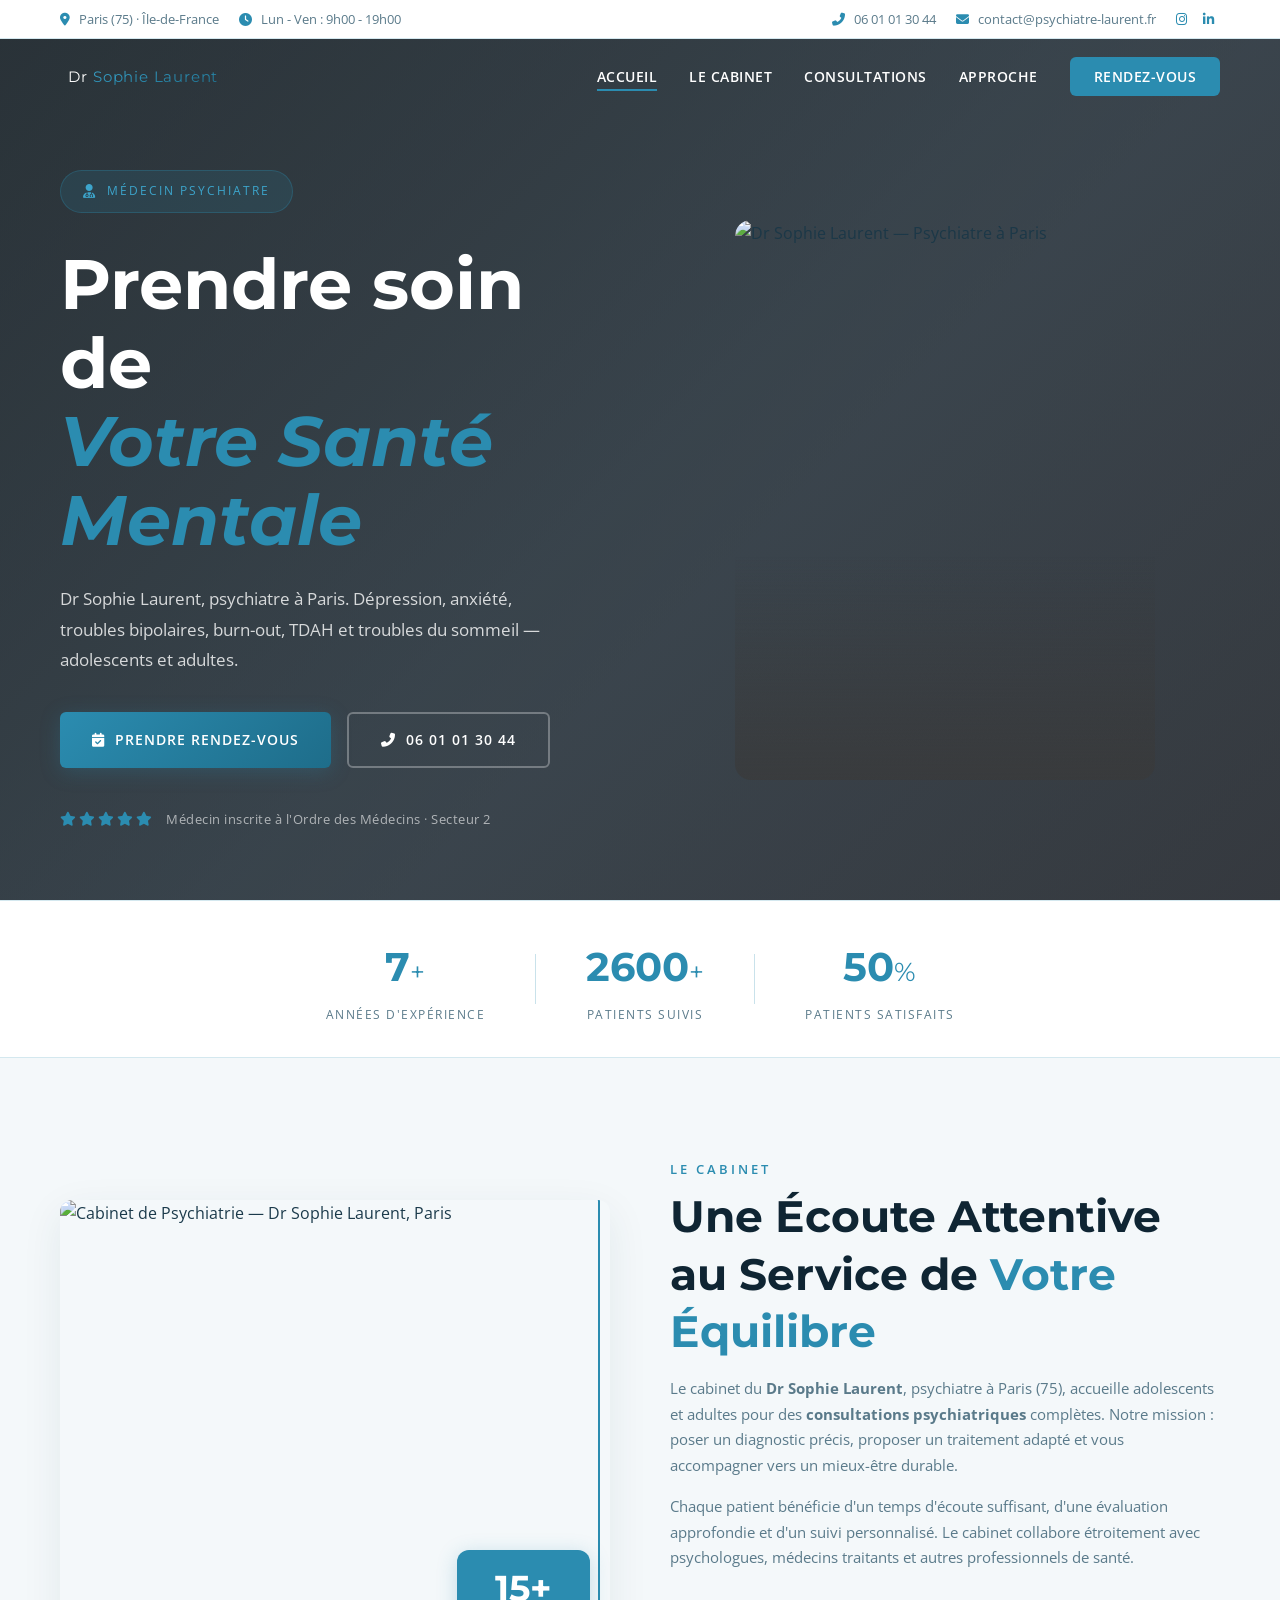
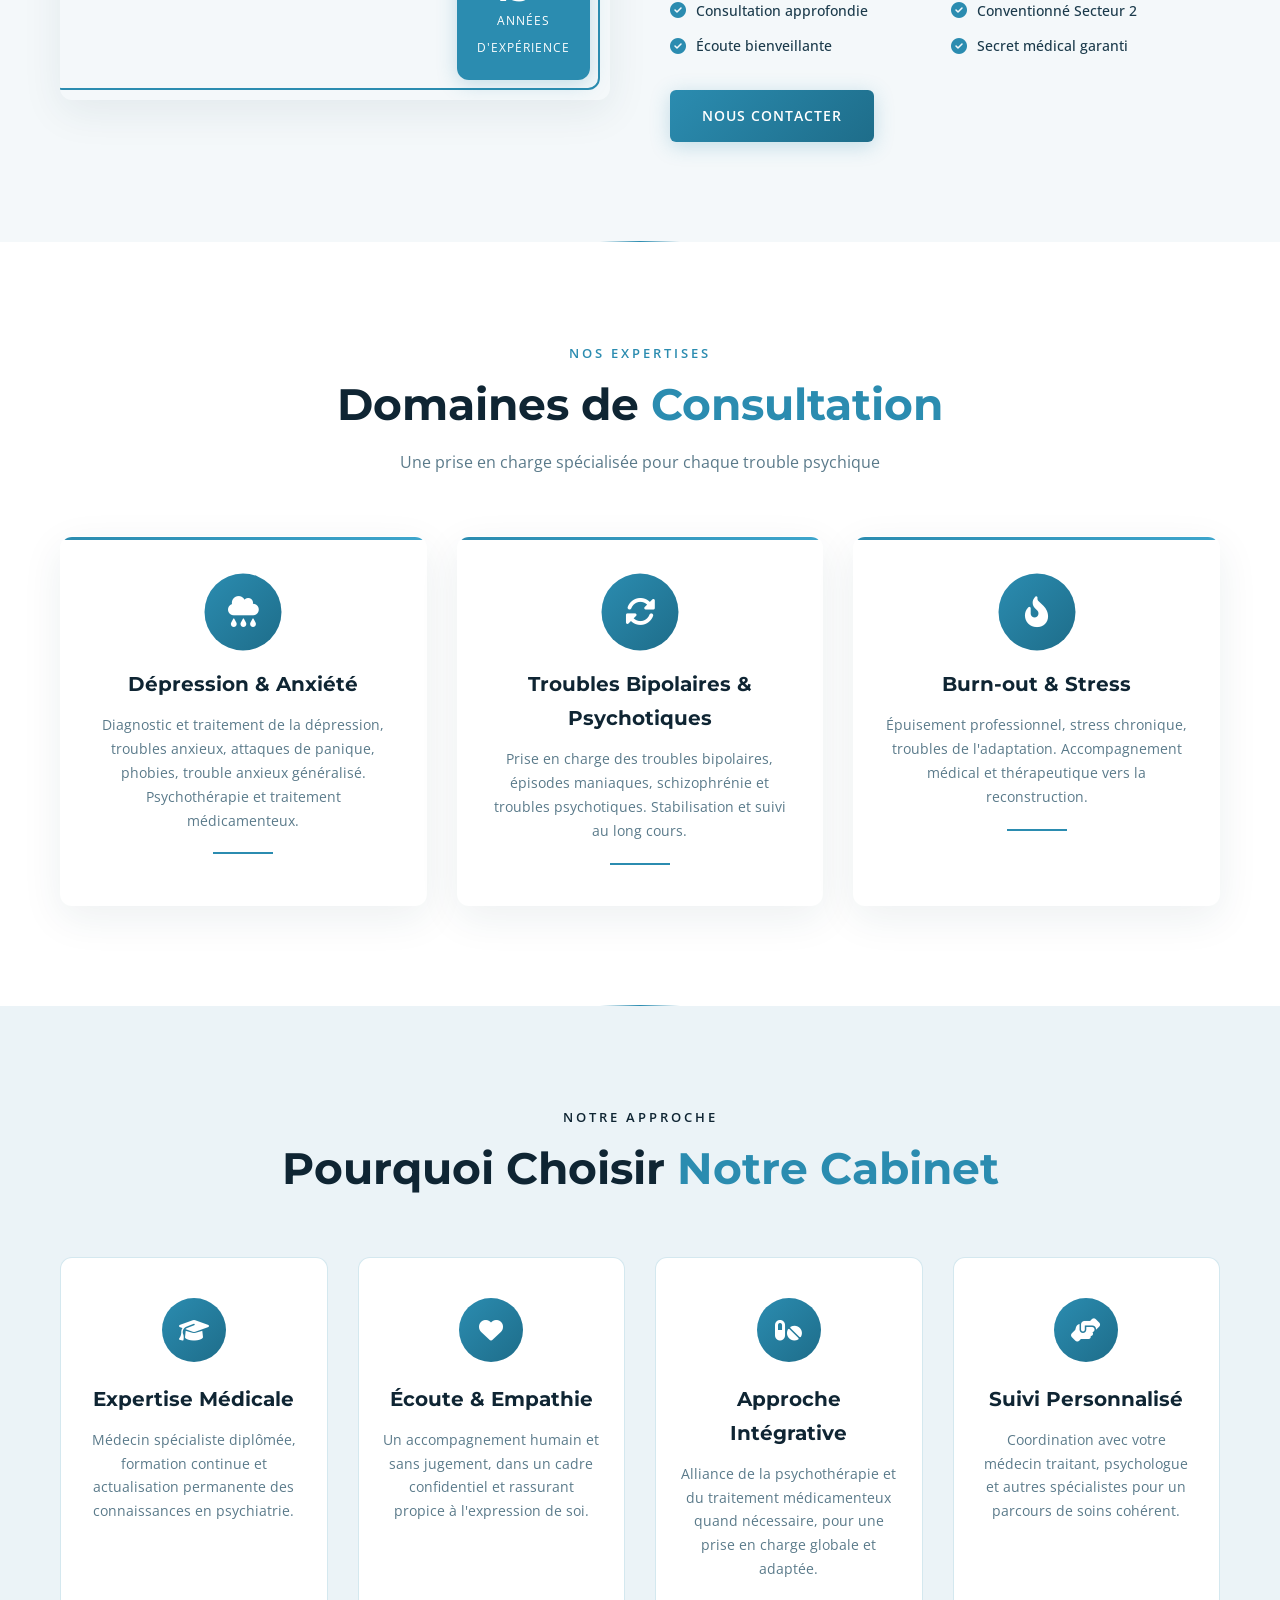
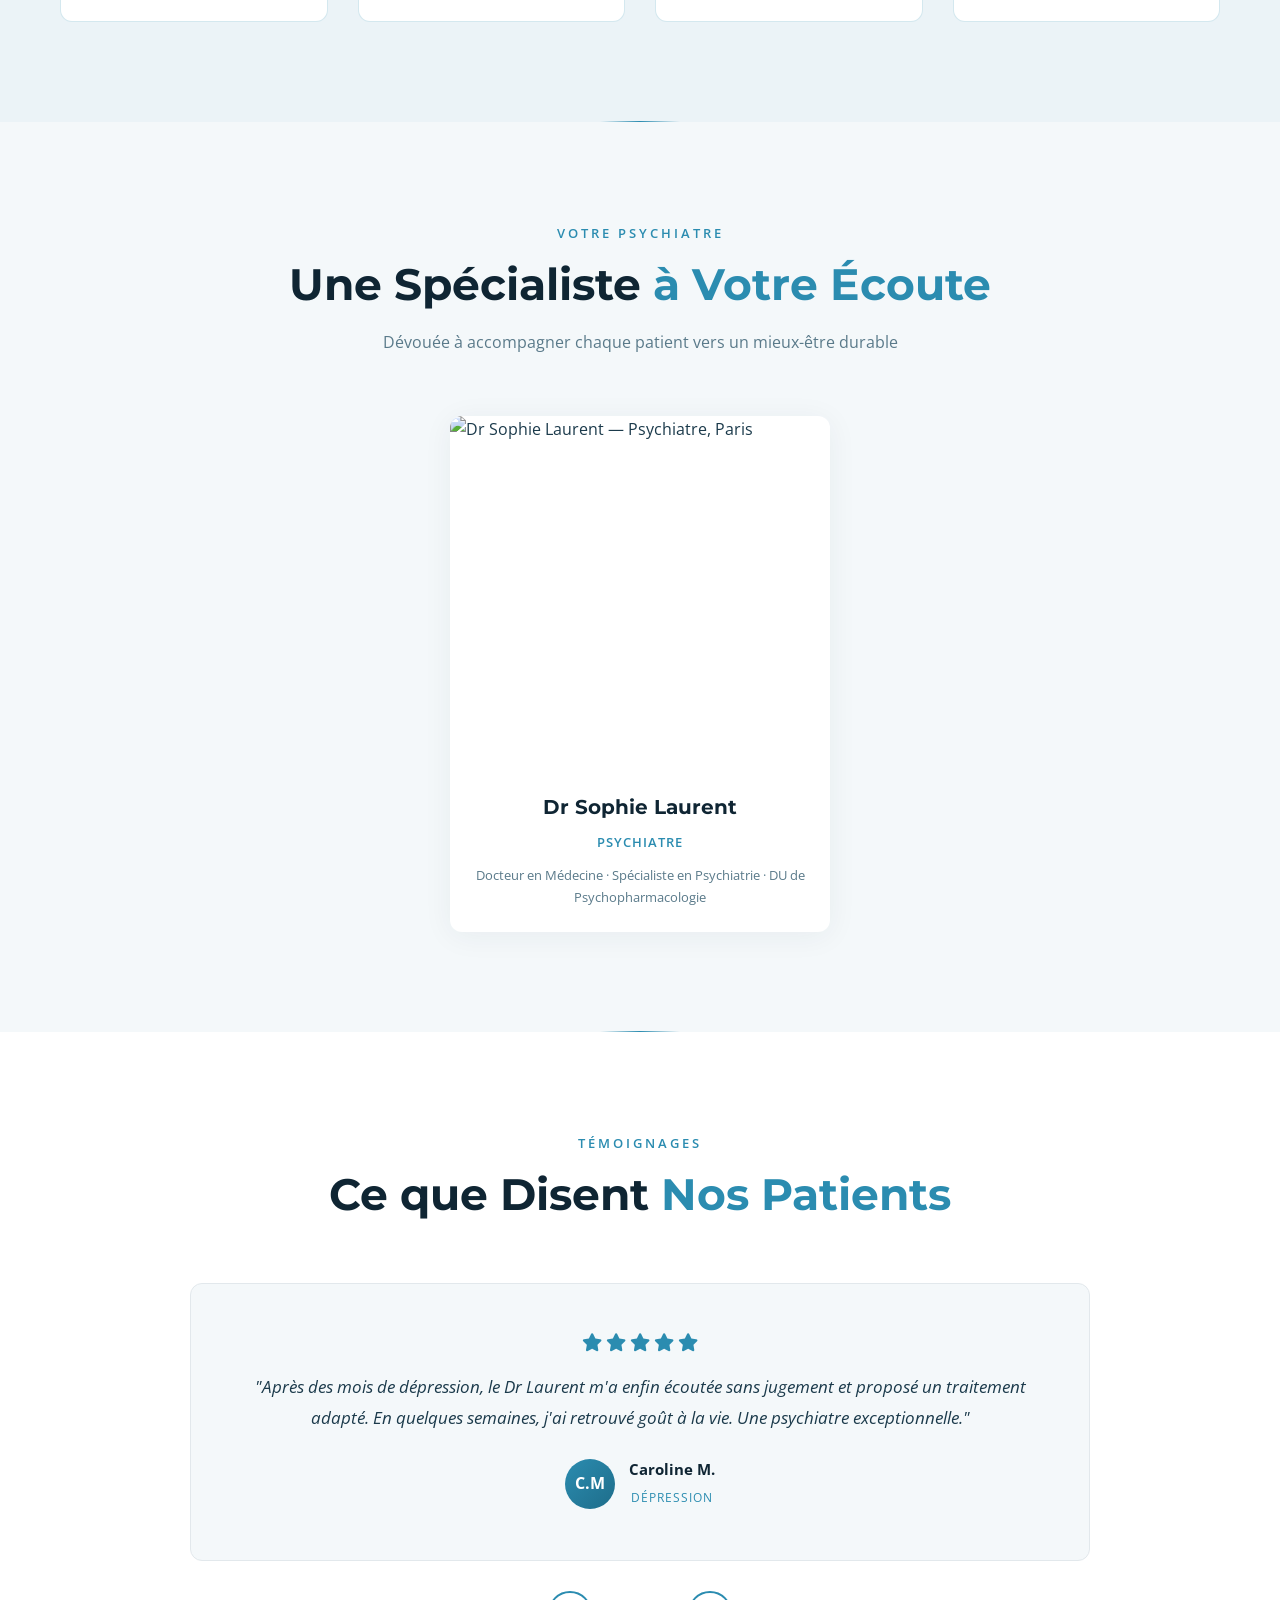
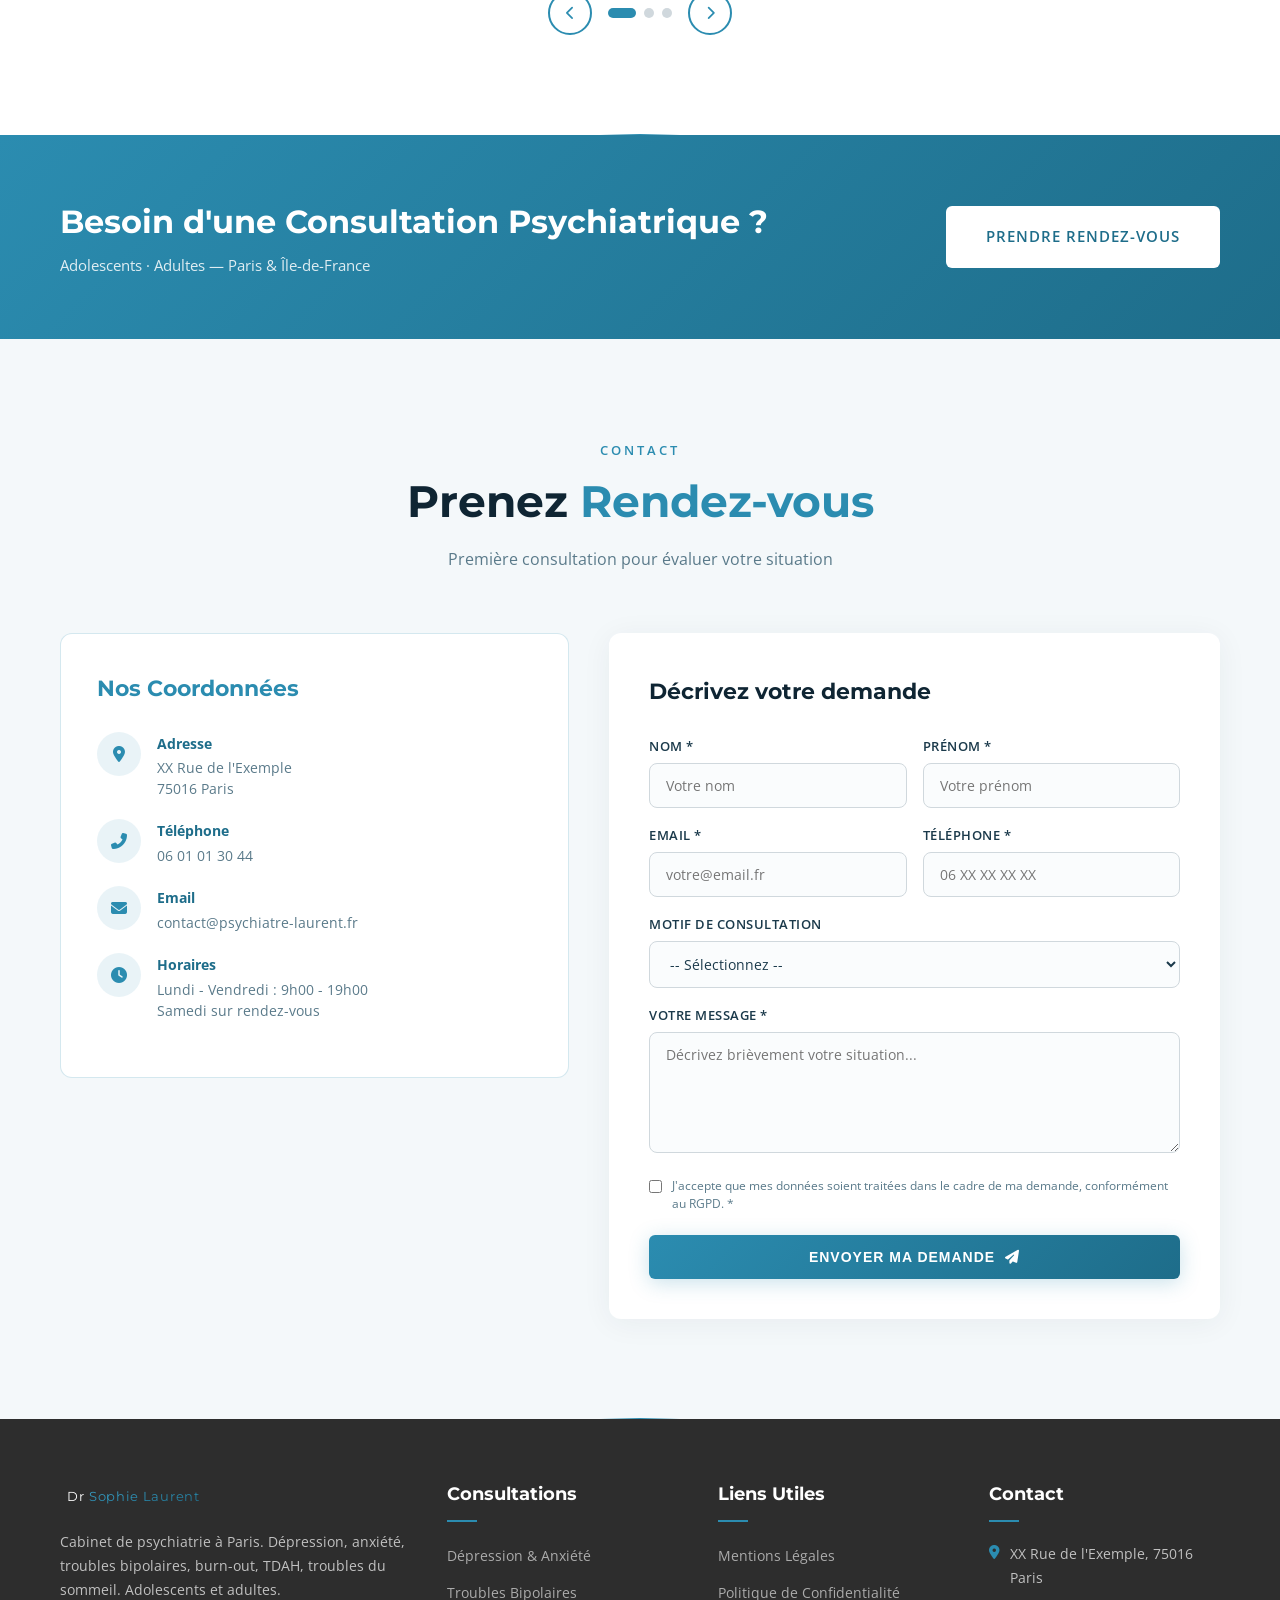
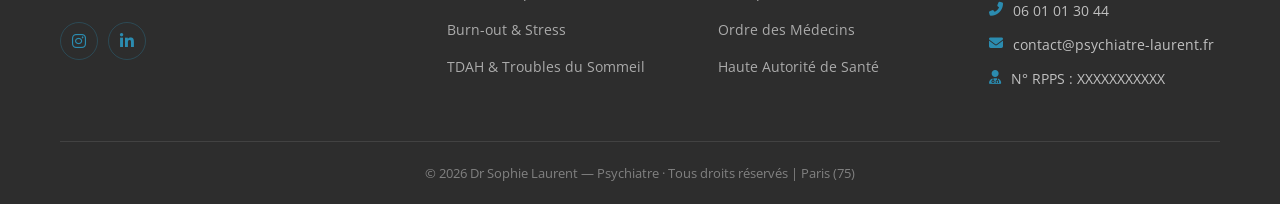
==== commit 664ba930: "Photo femme médecin sur carte Dr Sophie Laurent" ====
--- a/index.html
+++ b/index.html
@@ -308,7 +308,7 @@
             <div class="team-grid">
                 <div class="team-card" data-aos="fade-up" data-delay="0">
                     <div class="team-img">
-                        <img src="https://images.unsplash.com/photo-1612349317150-e413f6a5b16d?w=1536&h=1023&fit=crop&crop=faces" alt="Dr Sophie Laurent — Psychiatre, Paris">
+                        <img src="https://images.unsplash.com/photo-1594824476967-48c8b964ac31?w=1536&h=1023&fit=crop&crop=faces" alt="Dr Sophie Laurent — Psychiatre, Paris">
                         <div class="team-overlay">
                             <div class="team-social">
                                 <a href="#" target="_blank"><i class="fab fa-instagram"></i></a>
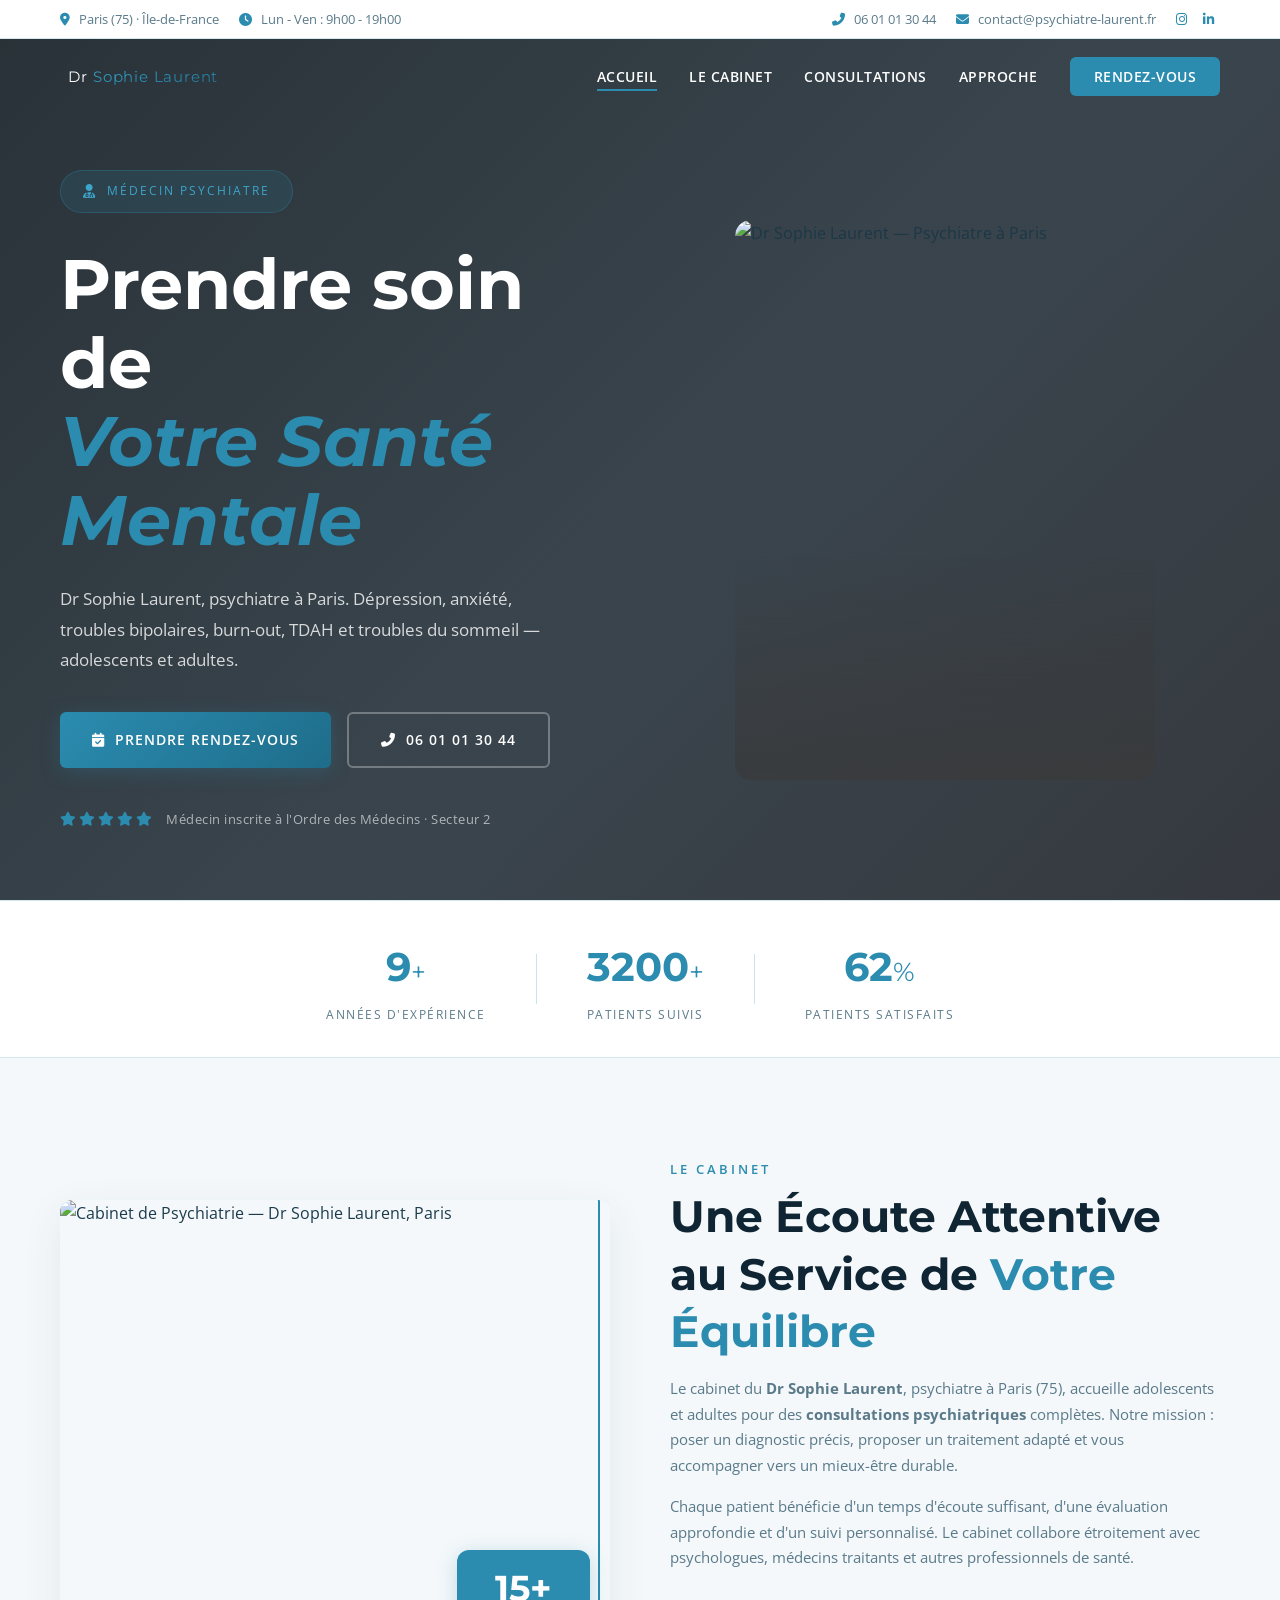
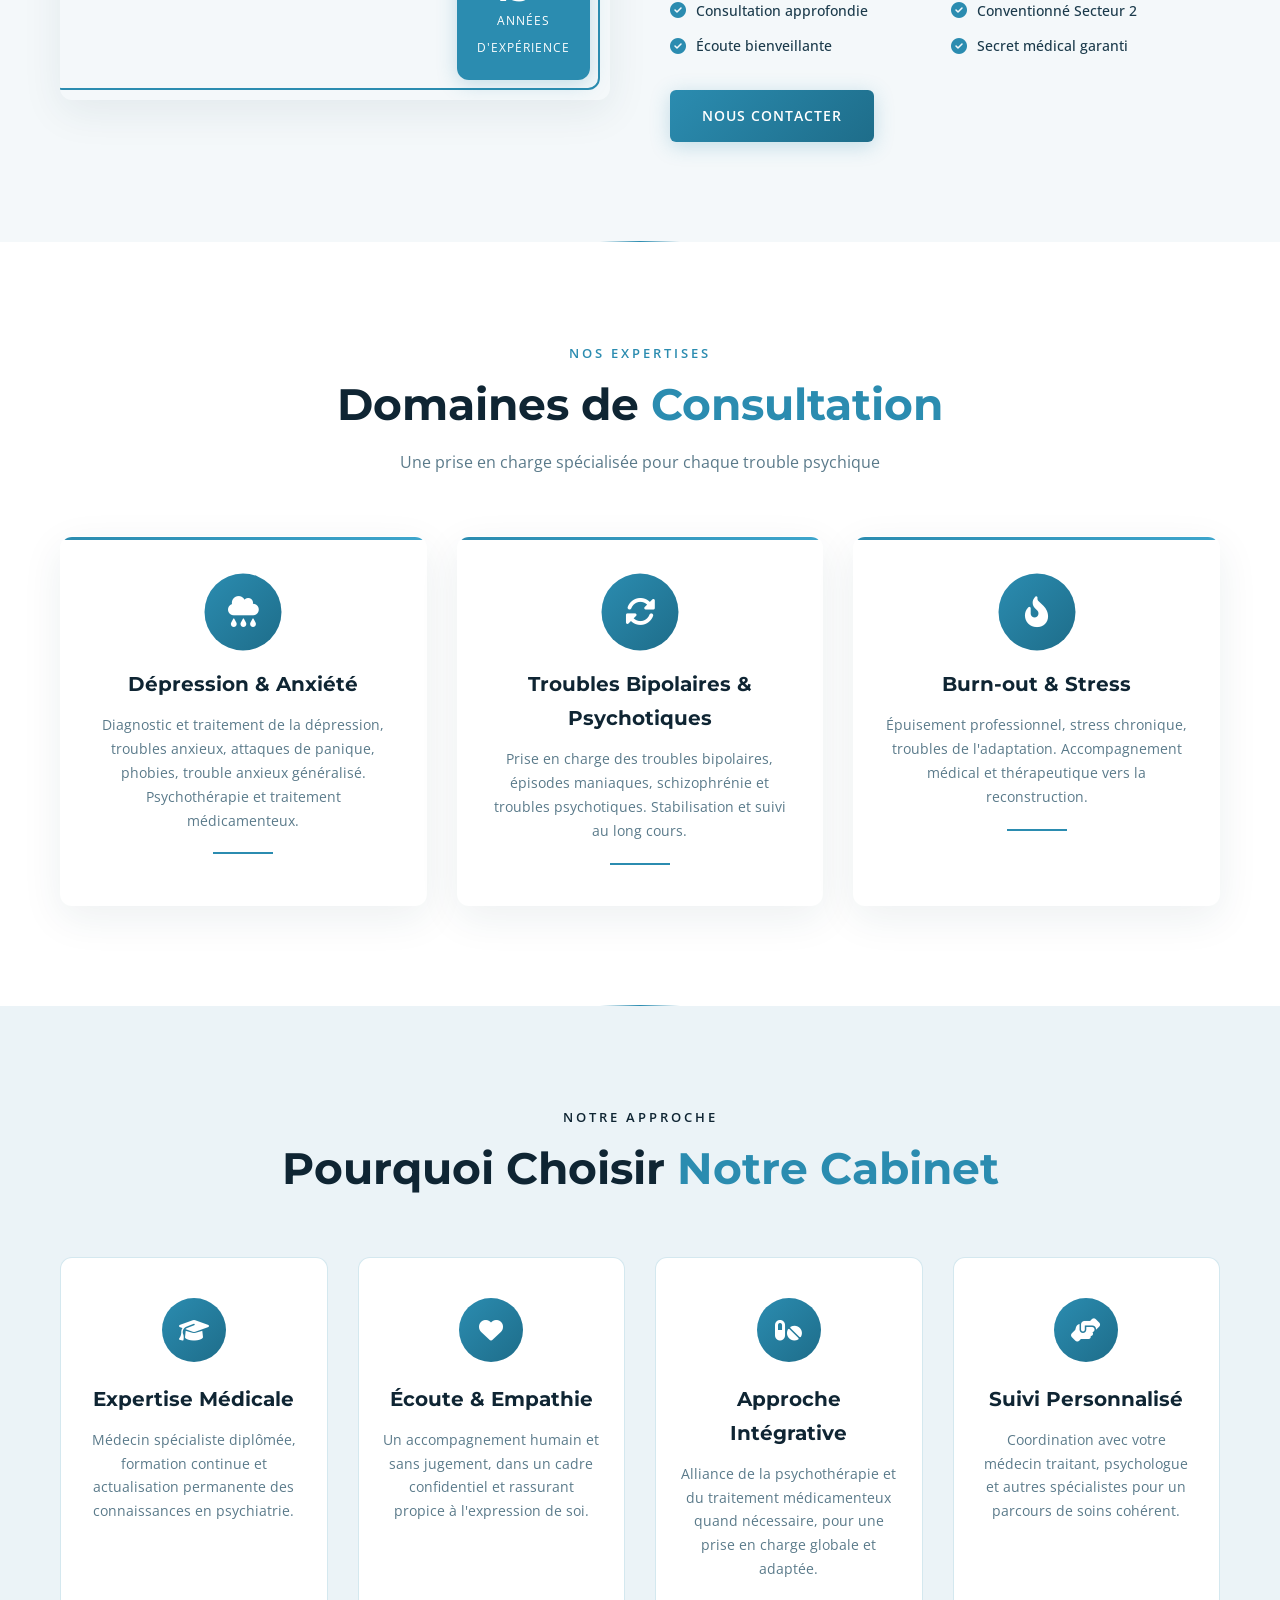
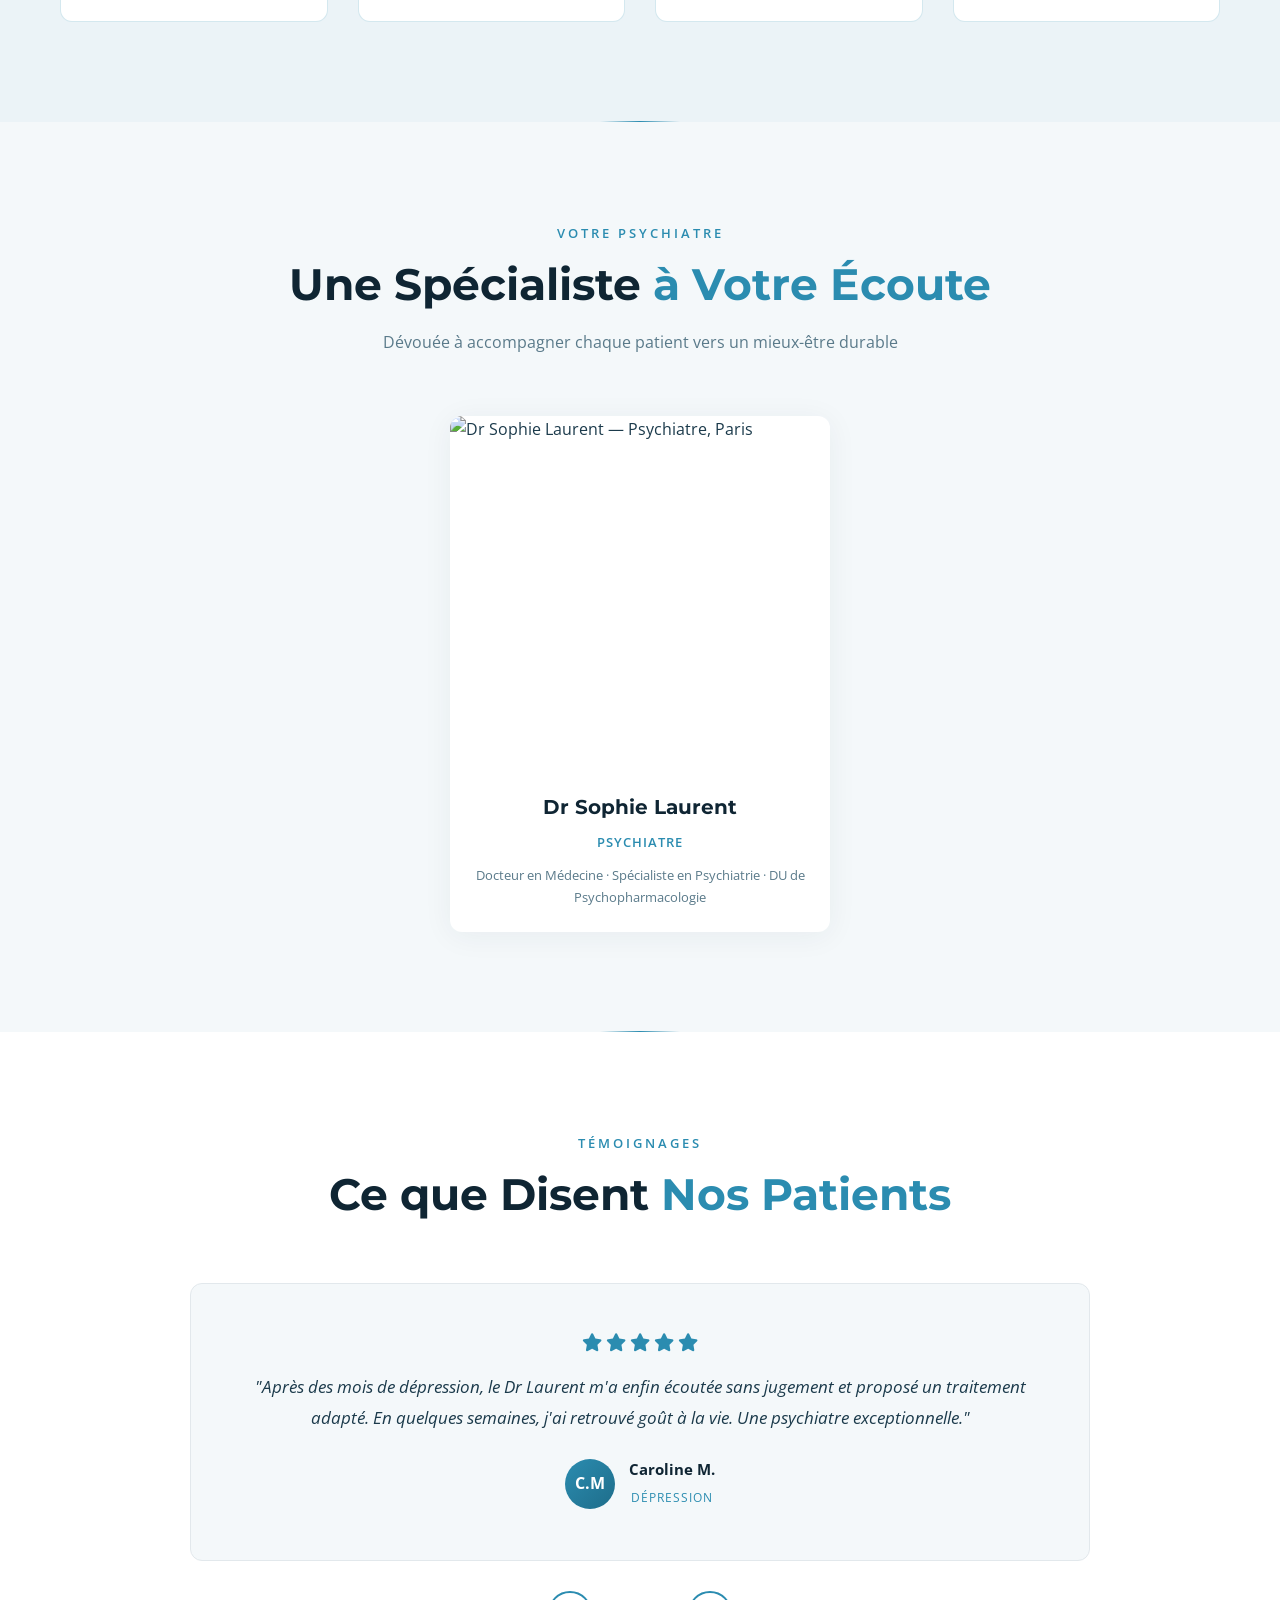
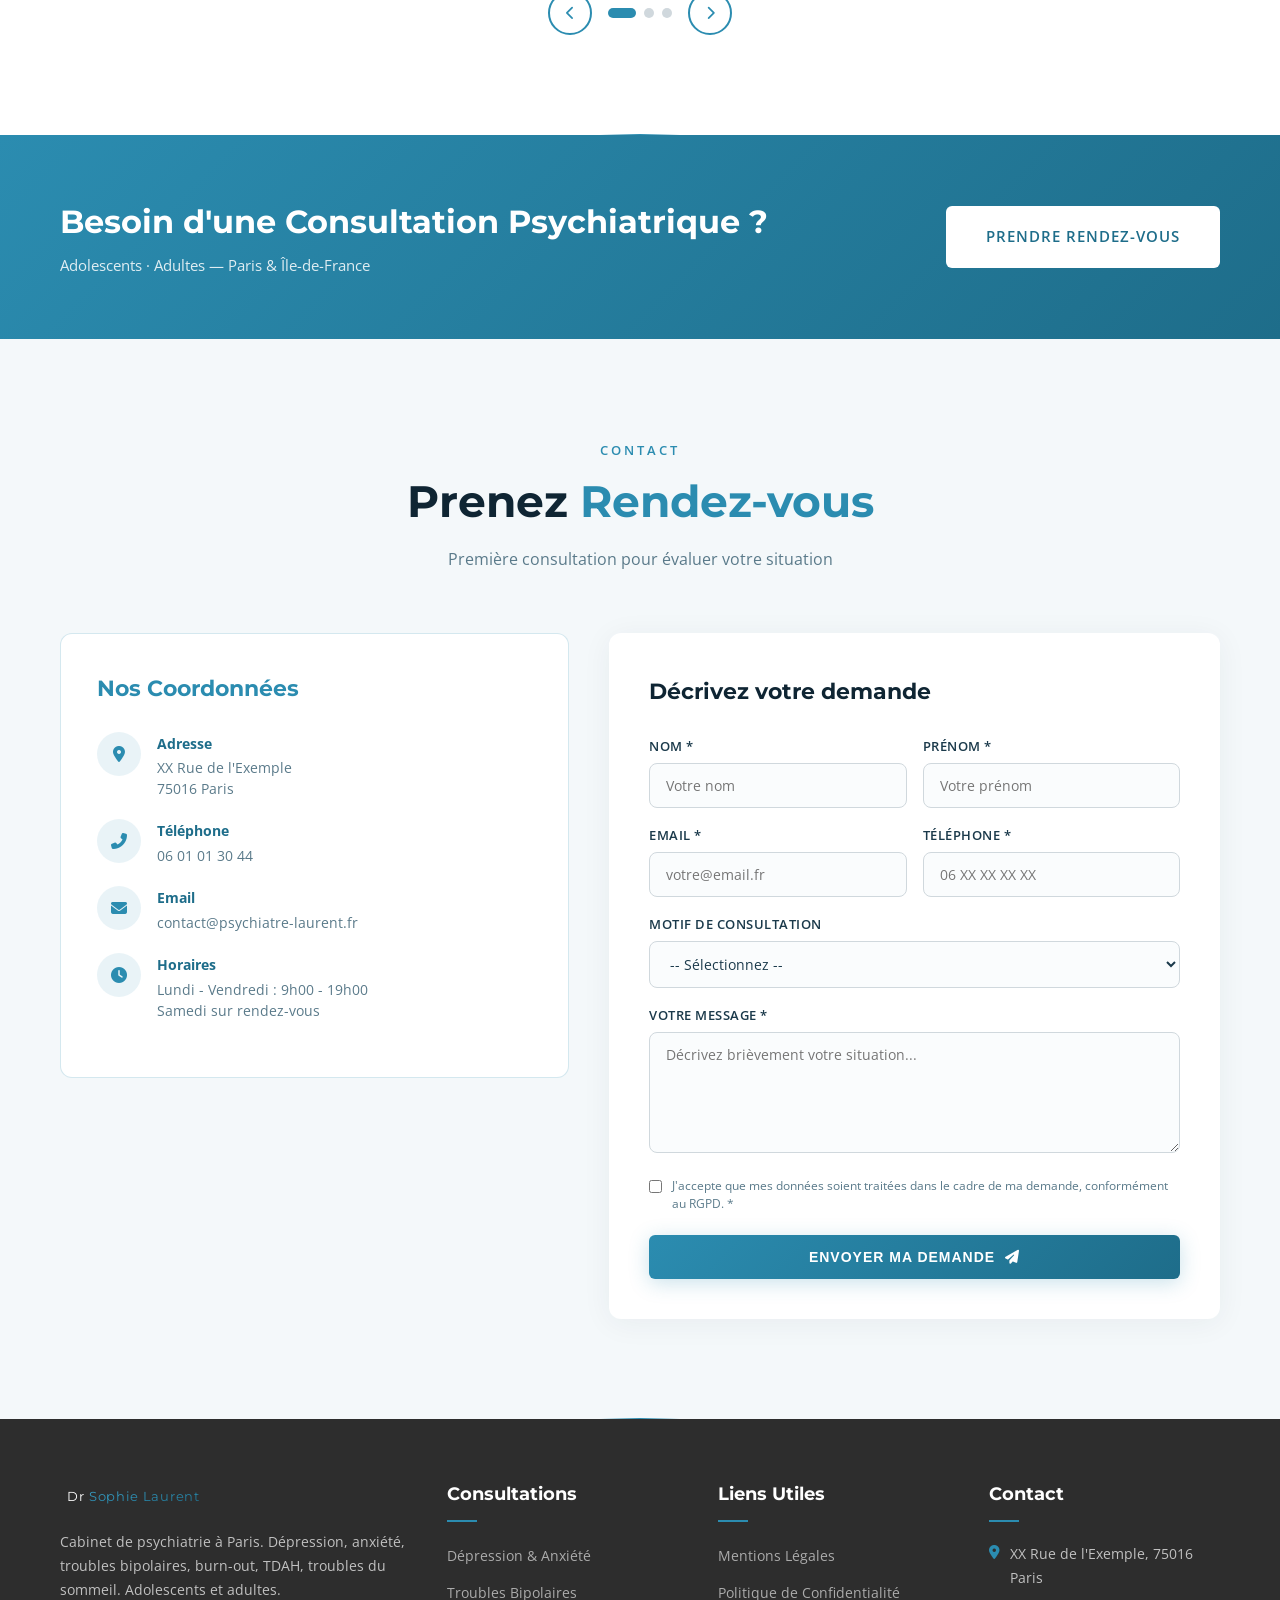
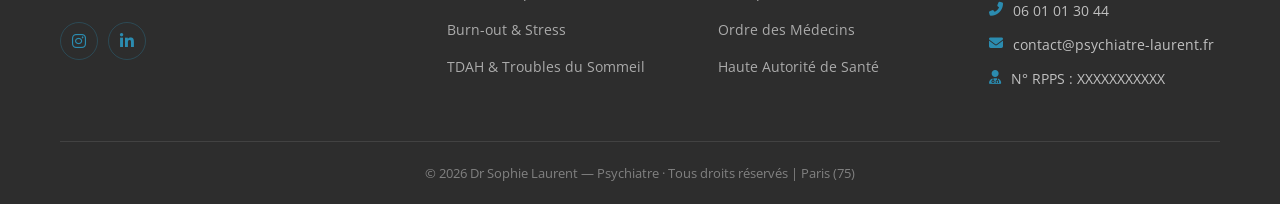
==== commit 4bc57f61: "Fix image carte Dr Sophie Laurent — URL valide" ====
--- a/index.html
+++ b/index.html
@@ -308,7 +308,7 @@
             <div class="team-grid">
                 <div class="team-card" data-aos="fade-up" data-delay="0">
                     <div class="team-img">
-                        <img src="https://images.unsplash.com/photo-1594824476967-48c8b964ac31?w=1536&h=1023&fit=crop&crop=faces" alt="Dr Sophie Laurent — Psychiatre, Paris">
+                        <img src="https://images.unsplash.com/photo-1559839734-2b71ea197ec2?w=1536&h=1023&fit=crop&crop=faces" alt="Dr Sophie Laurent — Psychiatre, Paris">
                         <div class="team-overlay">
                             <div class="team-social">
                                 <a href="#" target="_blank"><i class="fab fa-instagram"></i></a>
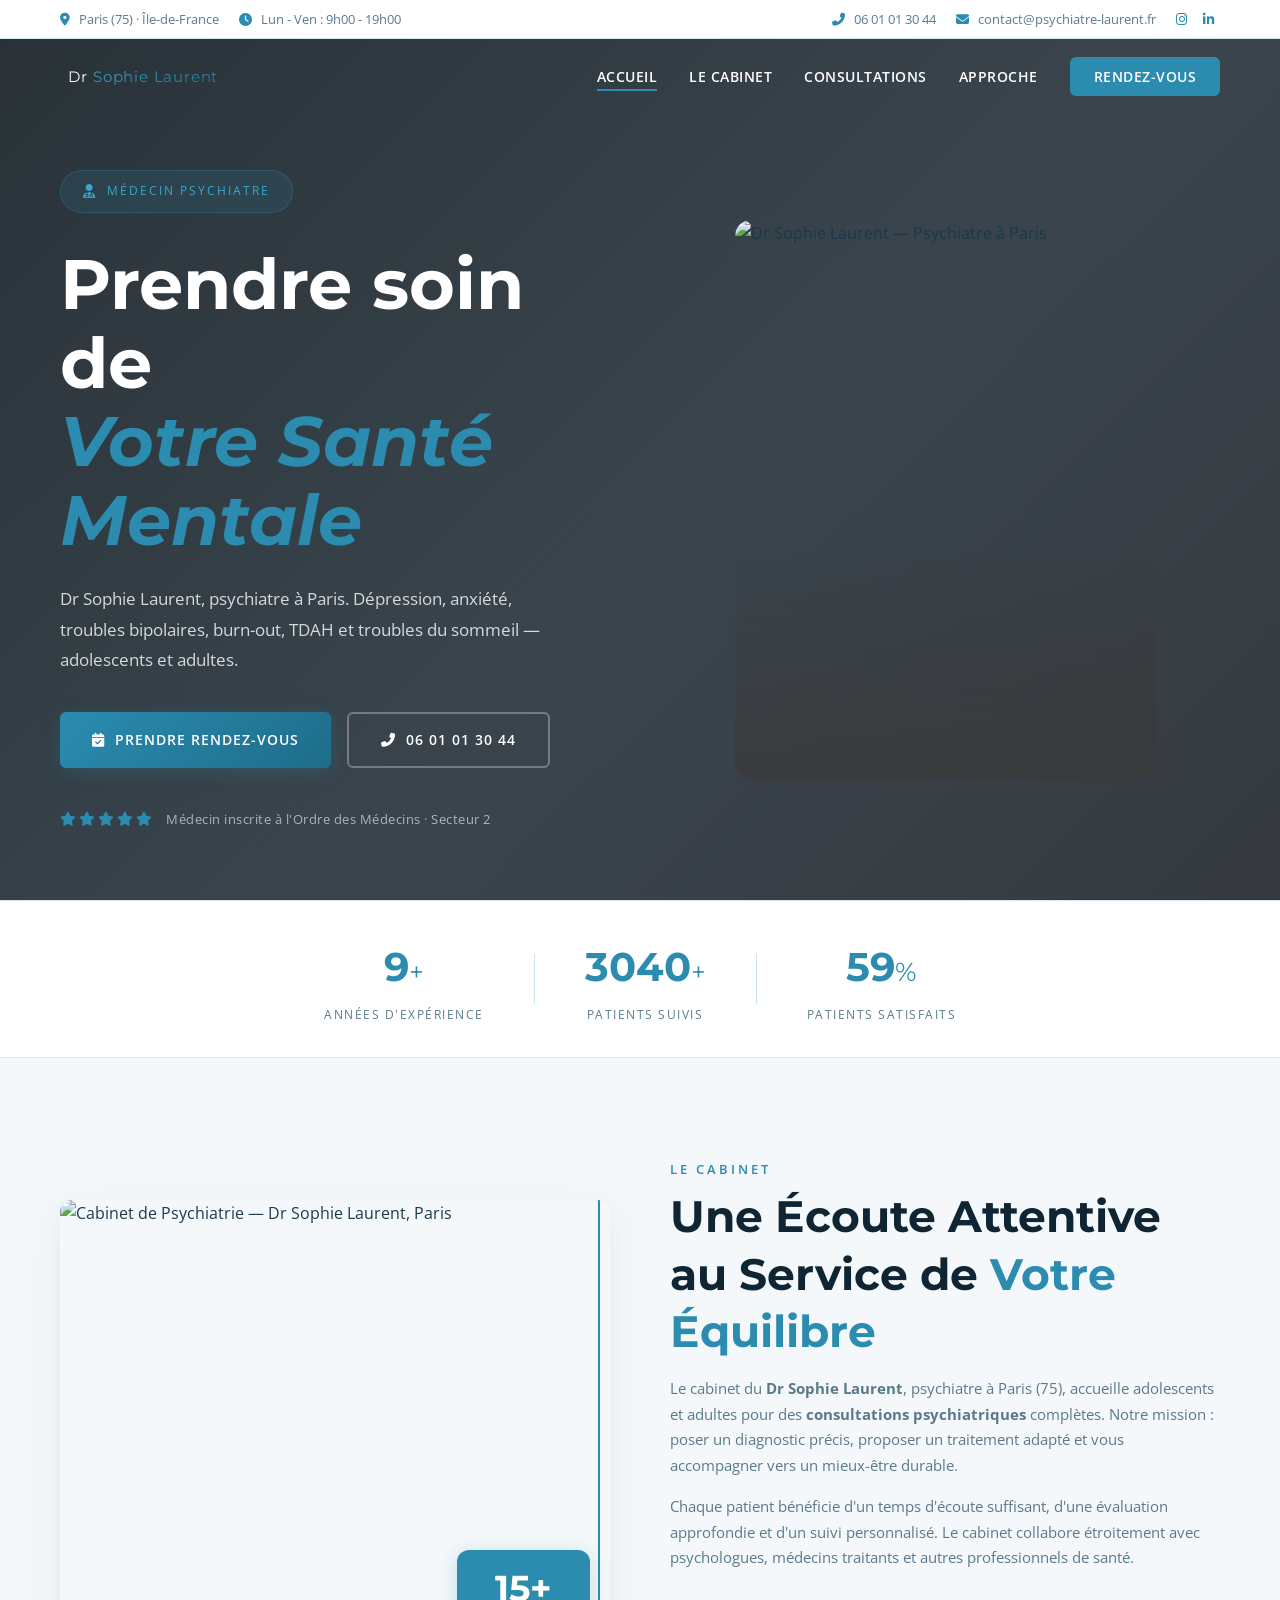
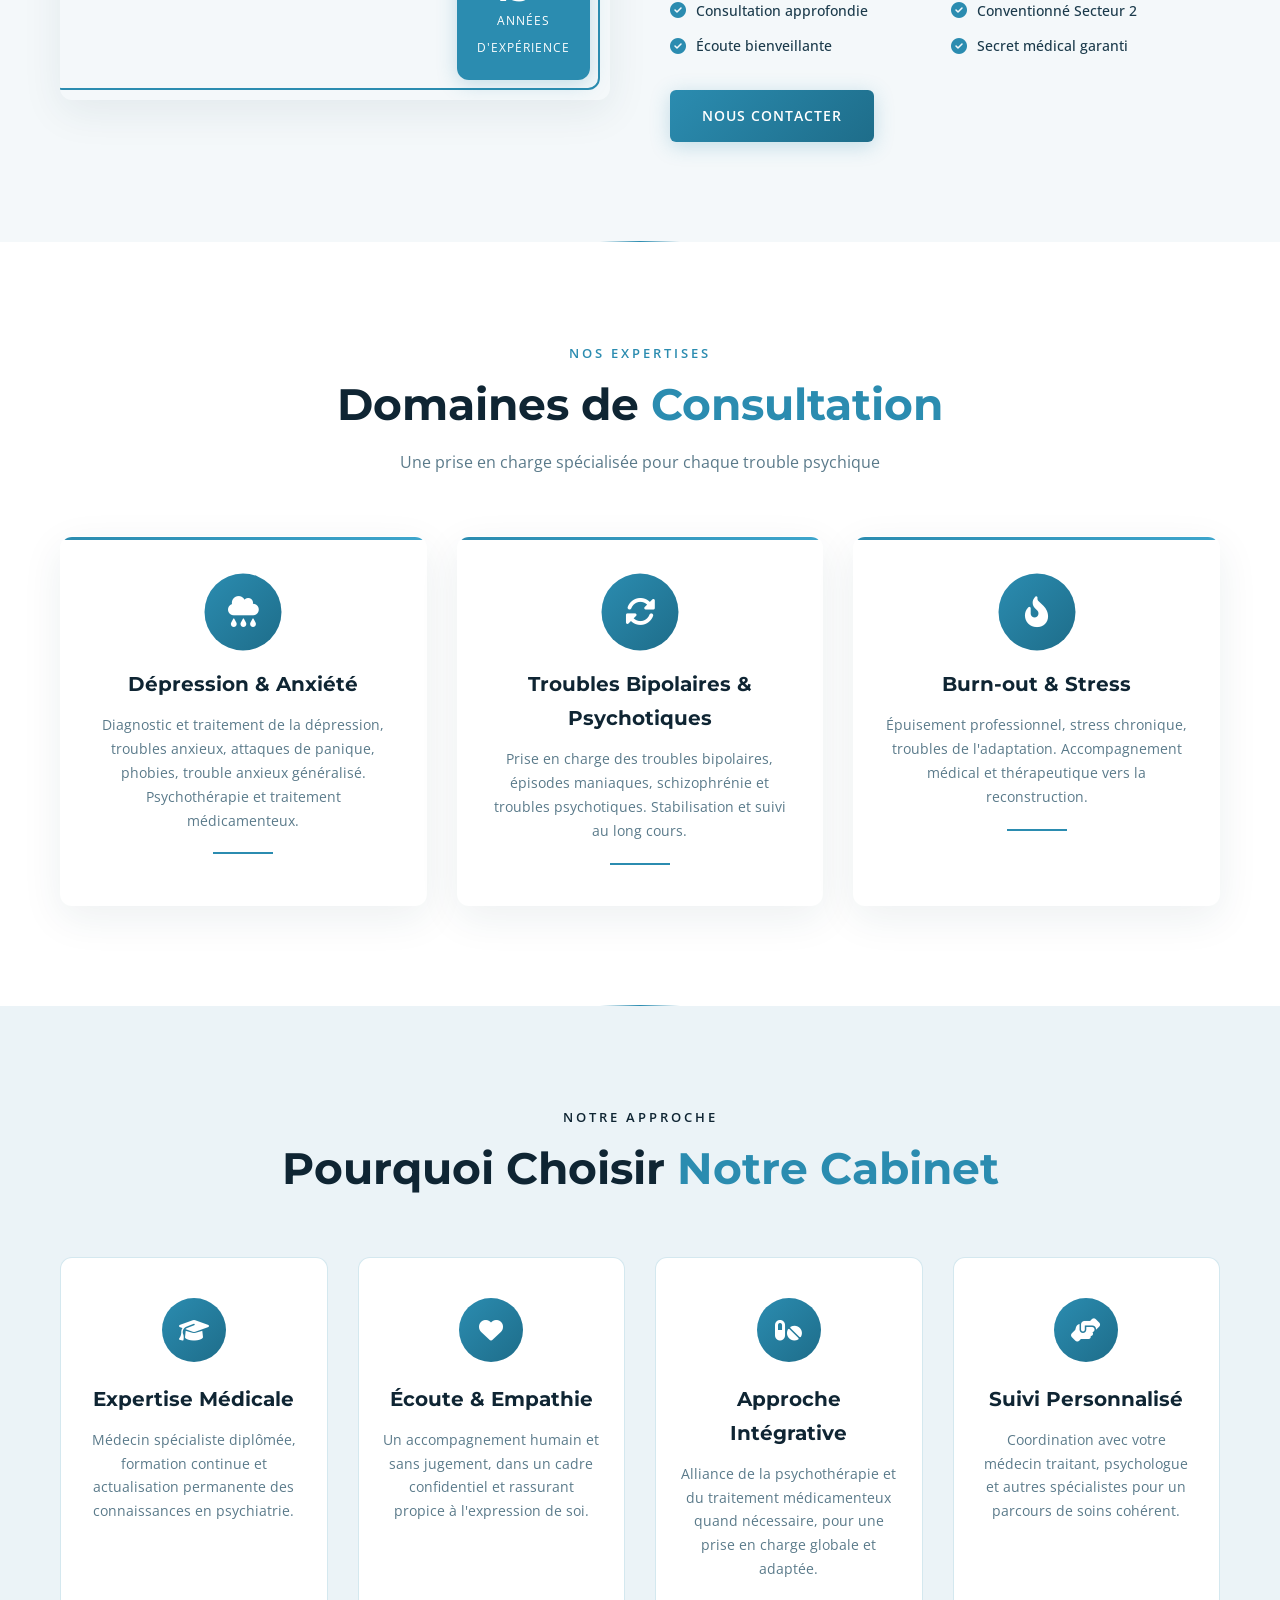
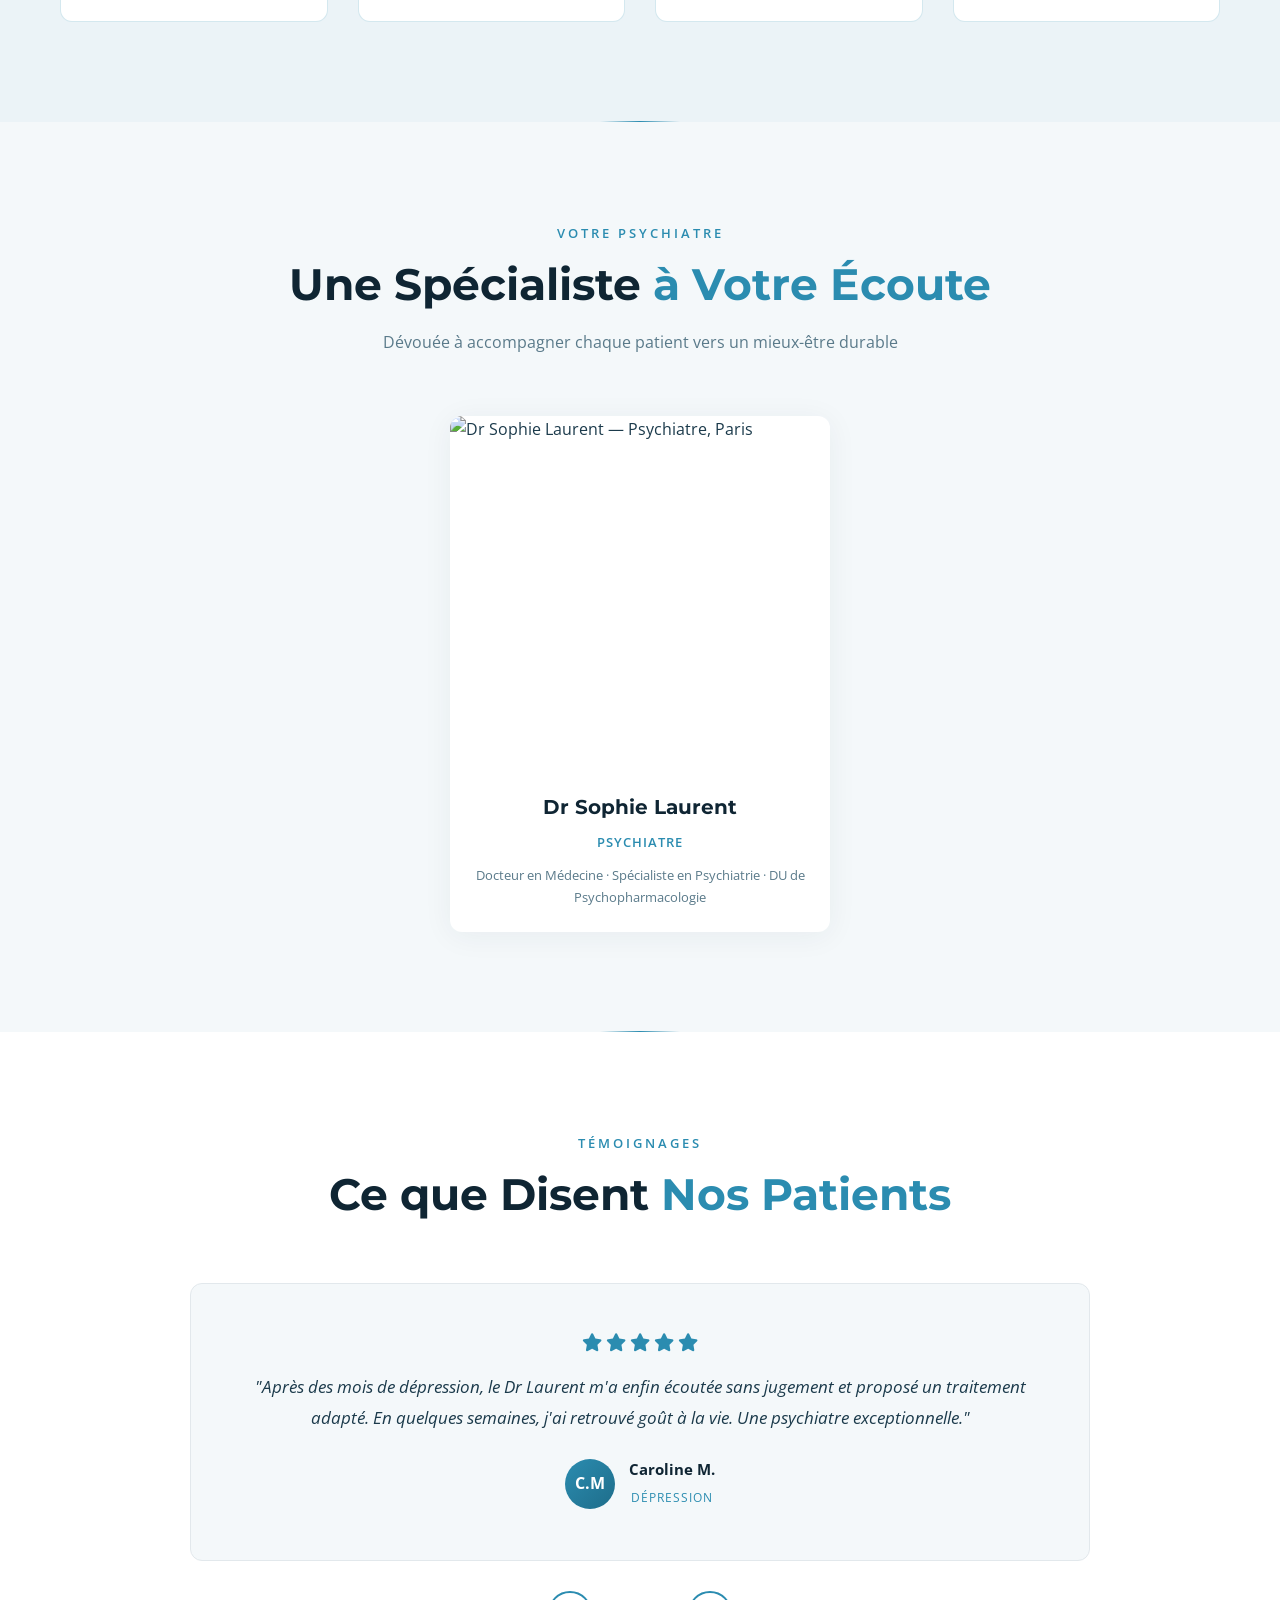
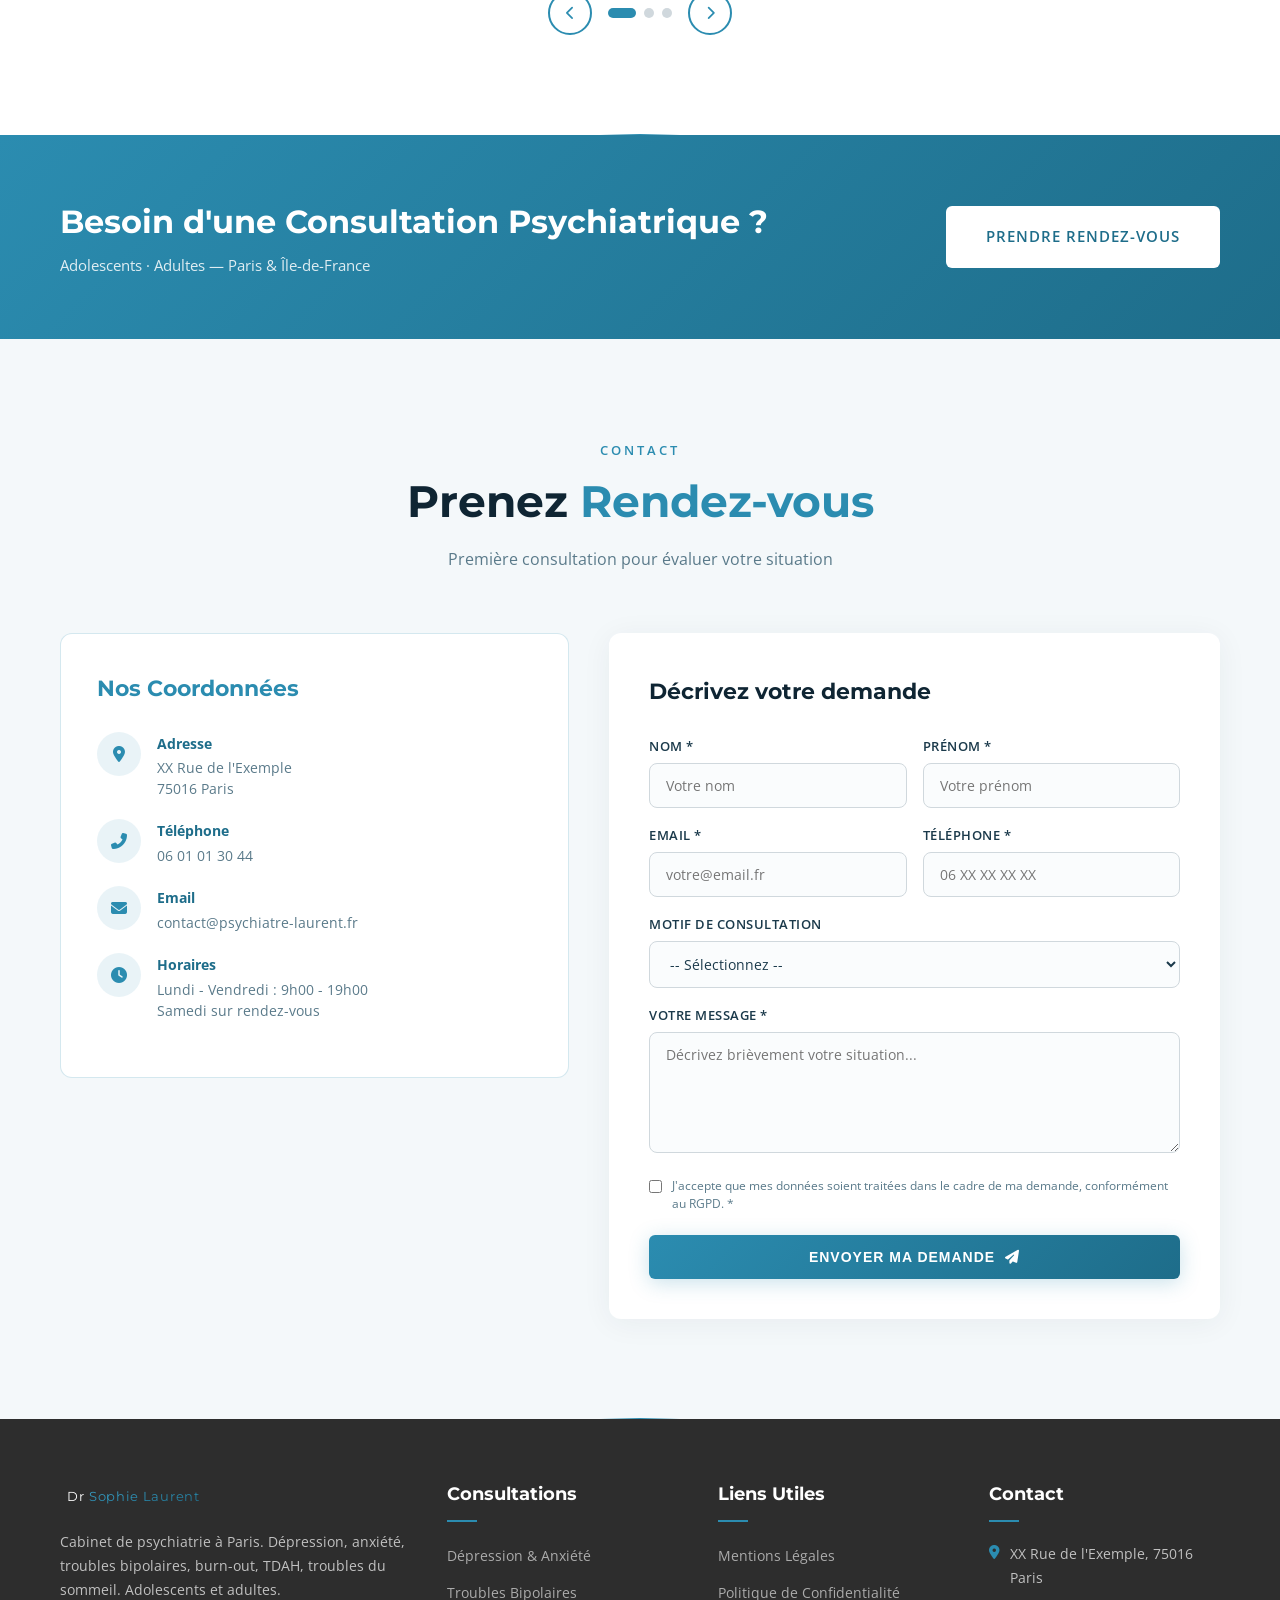
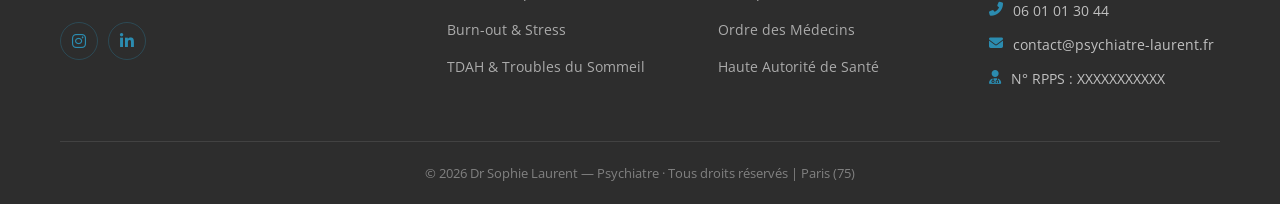
==== commit f9a96466: "Dézoom image hero portrait" ====
--- a/index.html
+++ b/index.html
@@ -161,7 +161,7 @@
             </div>
             <div class="hero-right">
                 <div class="hero-portrait">
-                    <img src="https://images.unsplash.com/photo-1559839734-2b71ea197ec2?w=1096&h=1536&fit=crop&crop=faces" alt="Dr Sophie Laurent — Psychiatre à Paris" width="1096" height="1536">
+                    <img src="https://images.unsplash.com/photo-1559839734-2b71ea197ec2?w=1096&h=1536&fit=crop&crop=top" alt="Dr Sophie Laurent — Psychiatre à Paris" width="1096" height="1536">
                 </div>
             </div>
         </div>
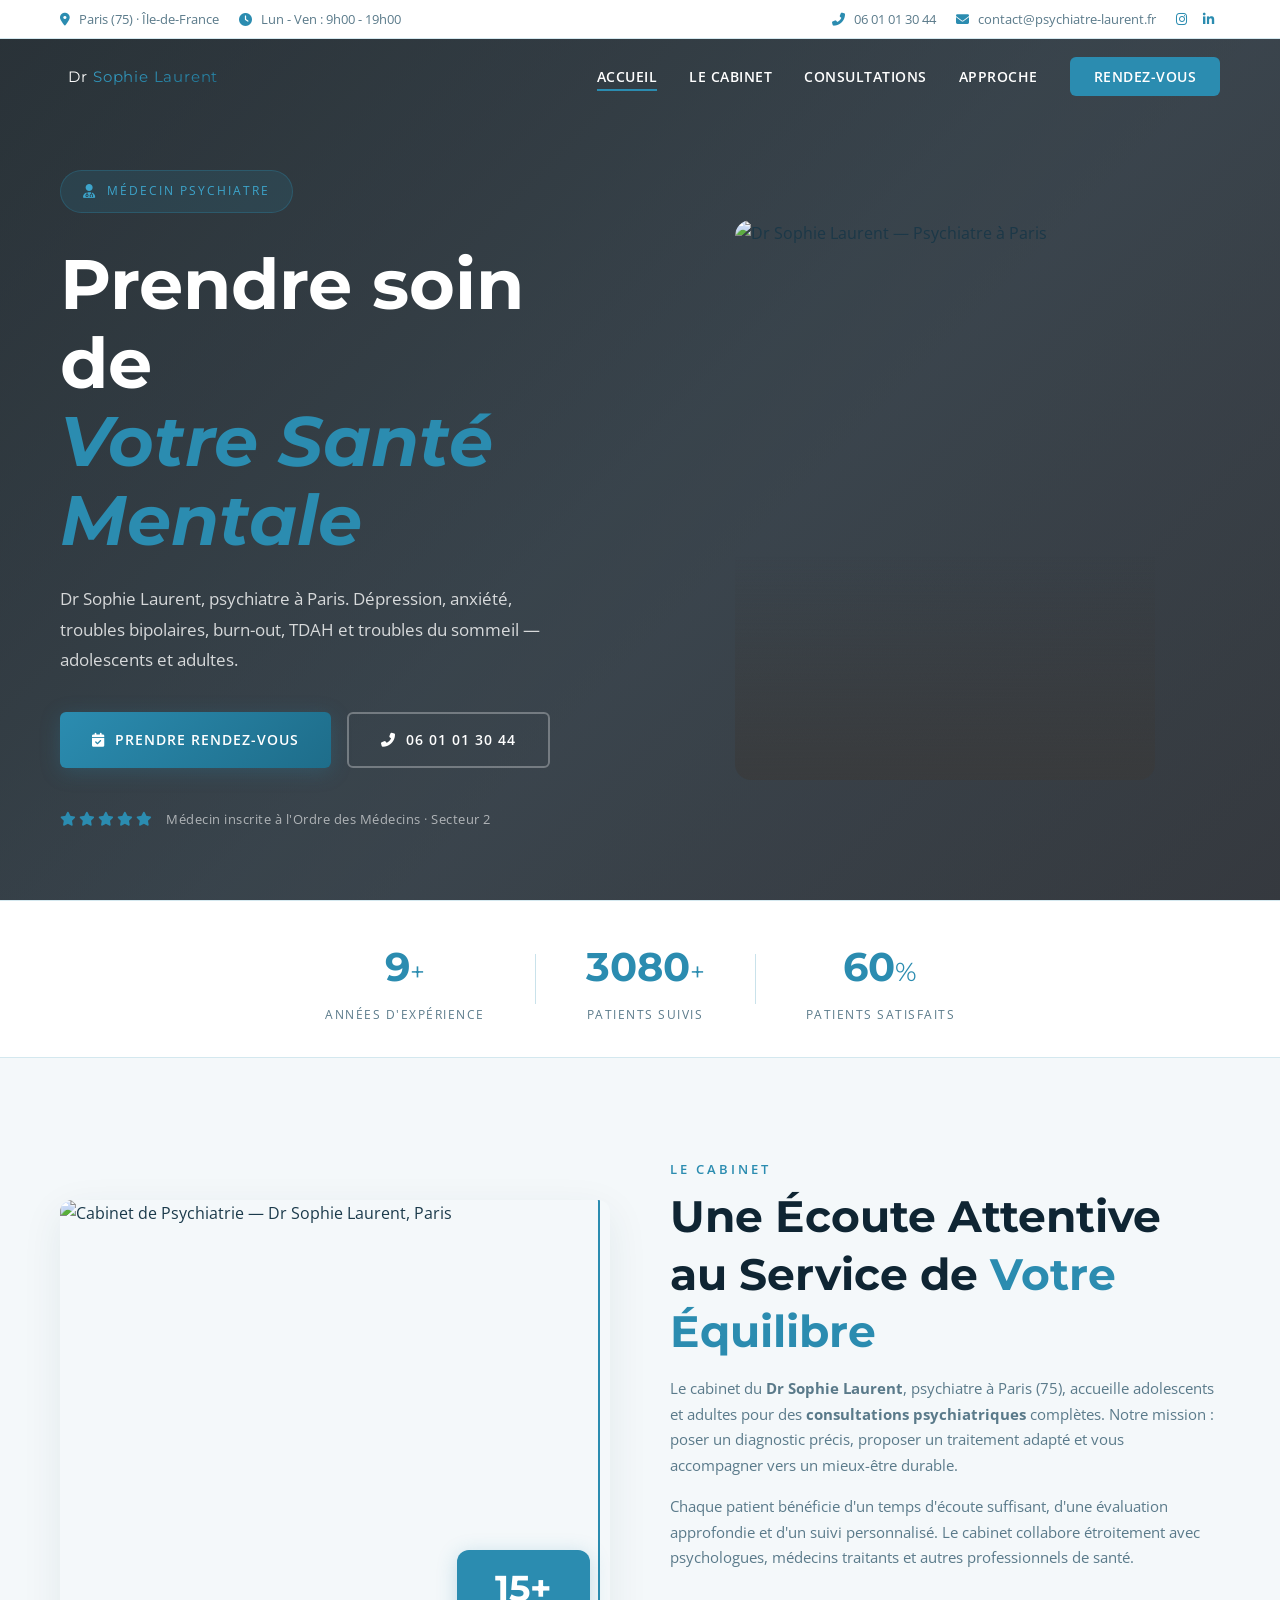
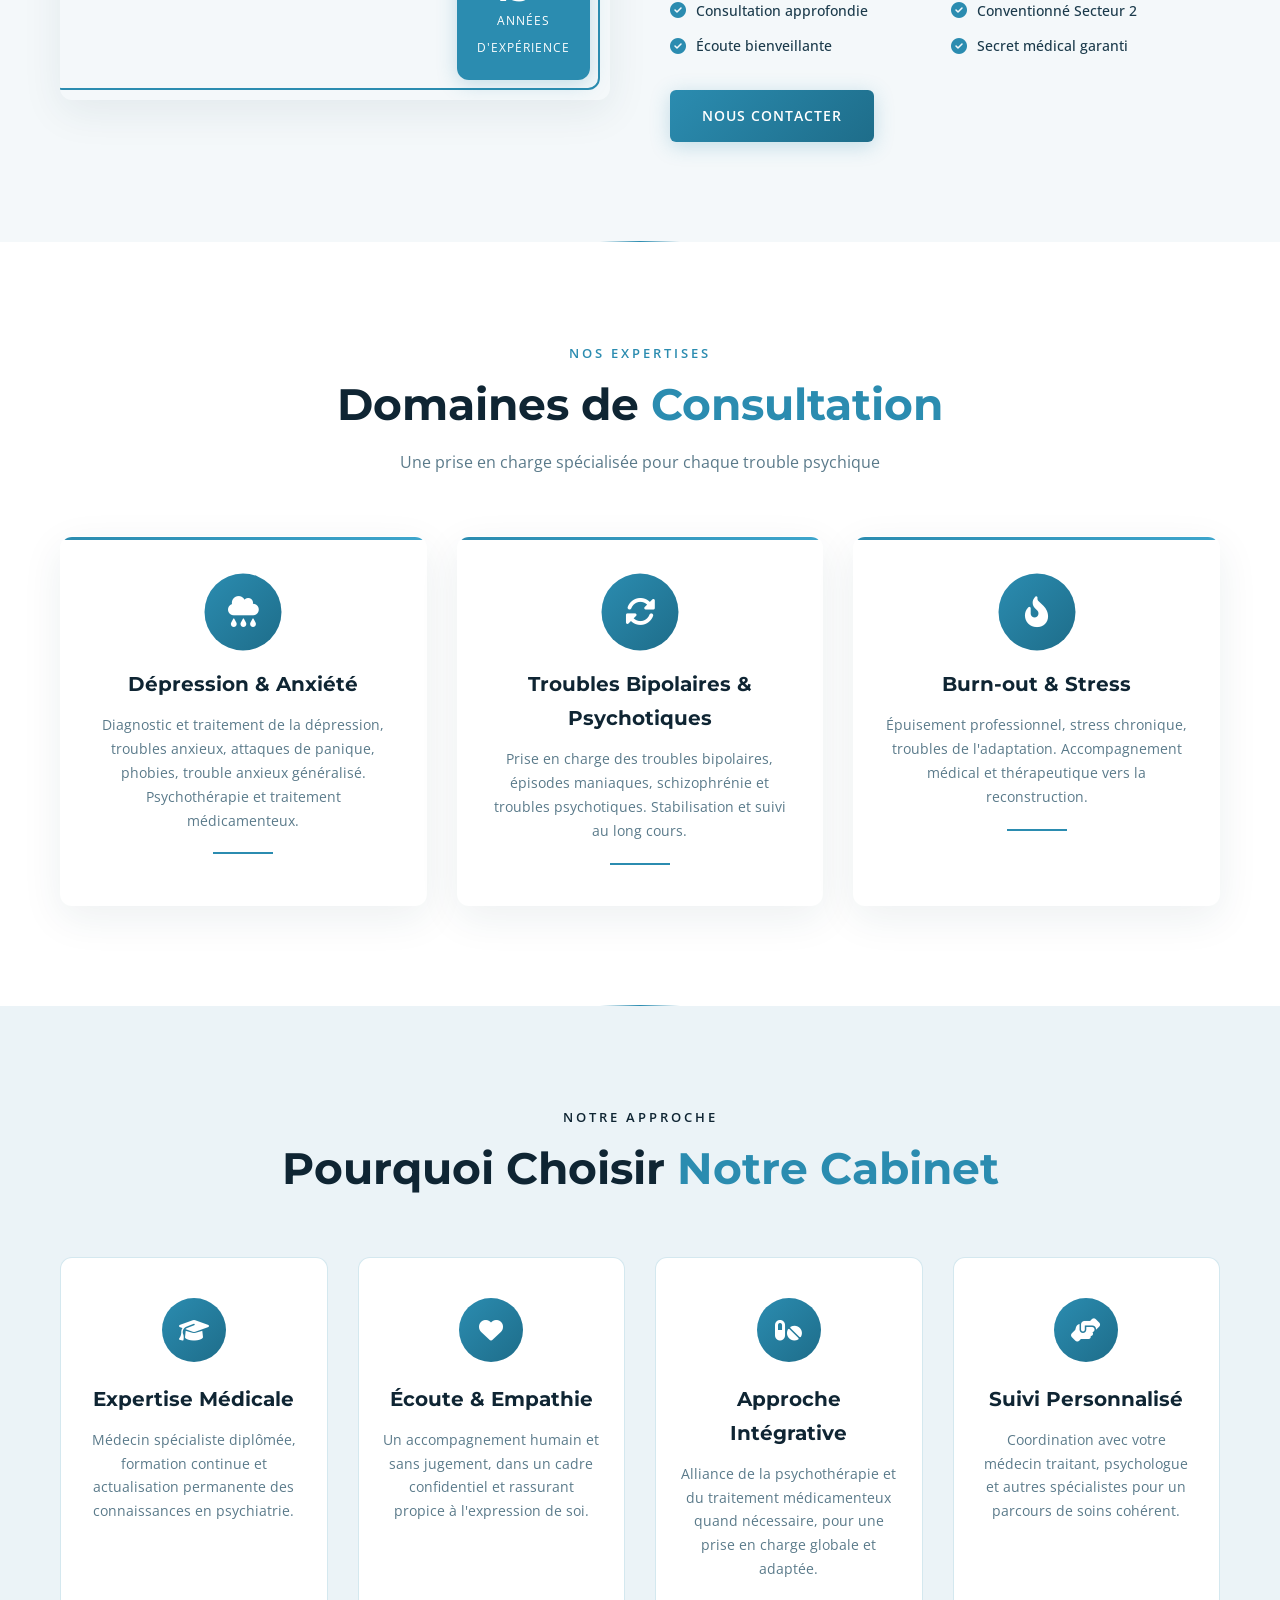
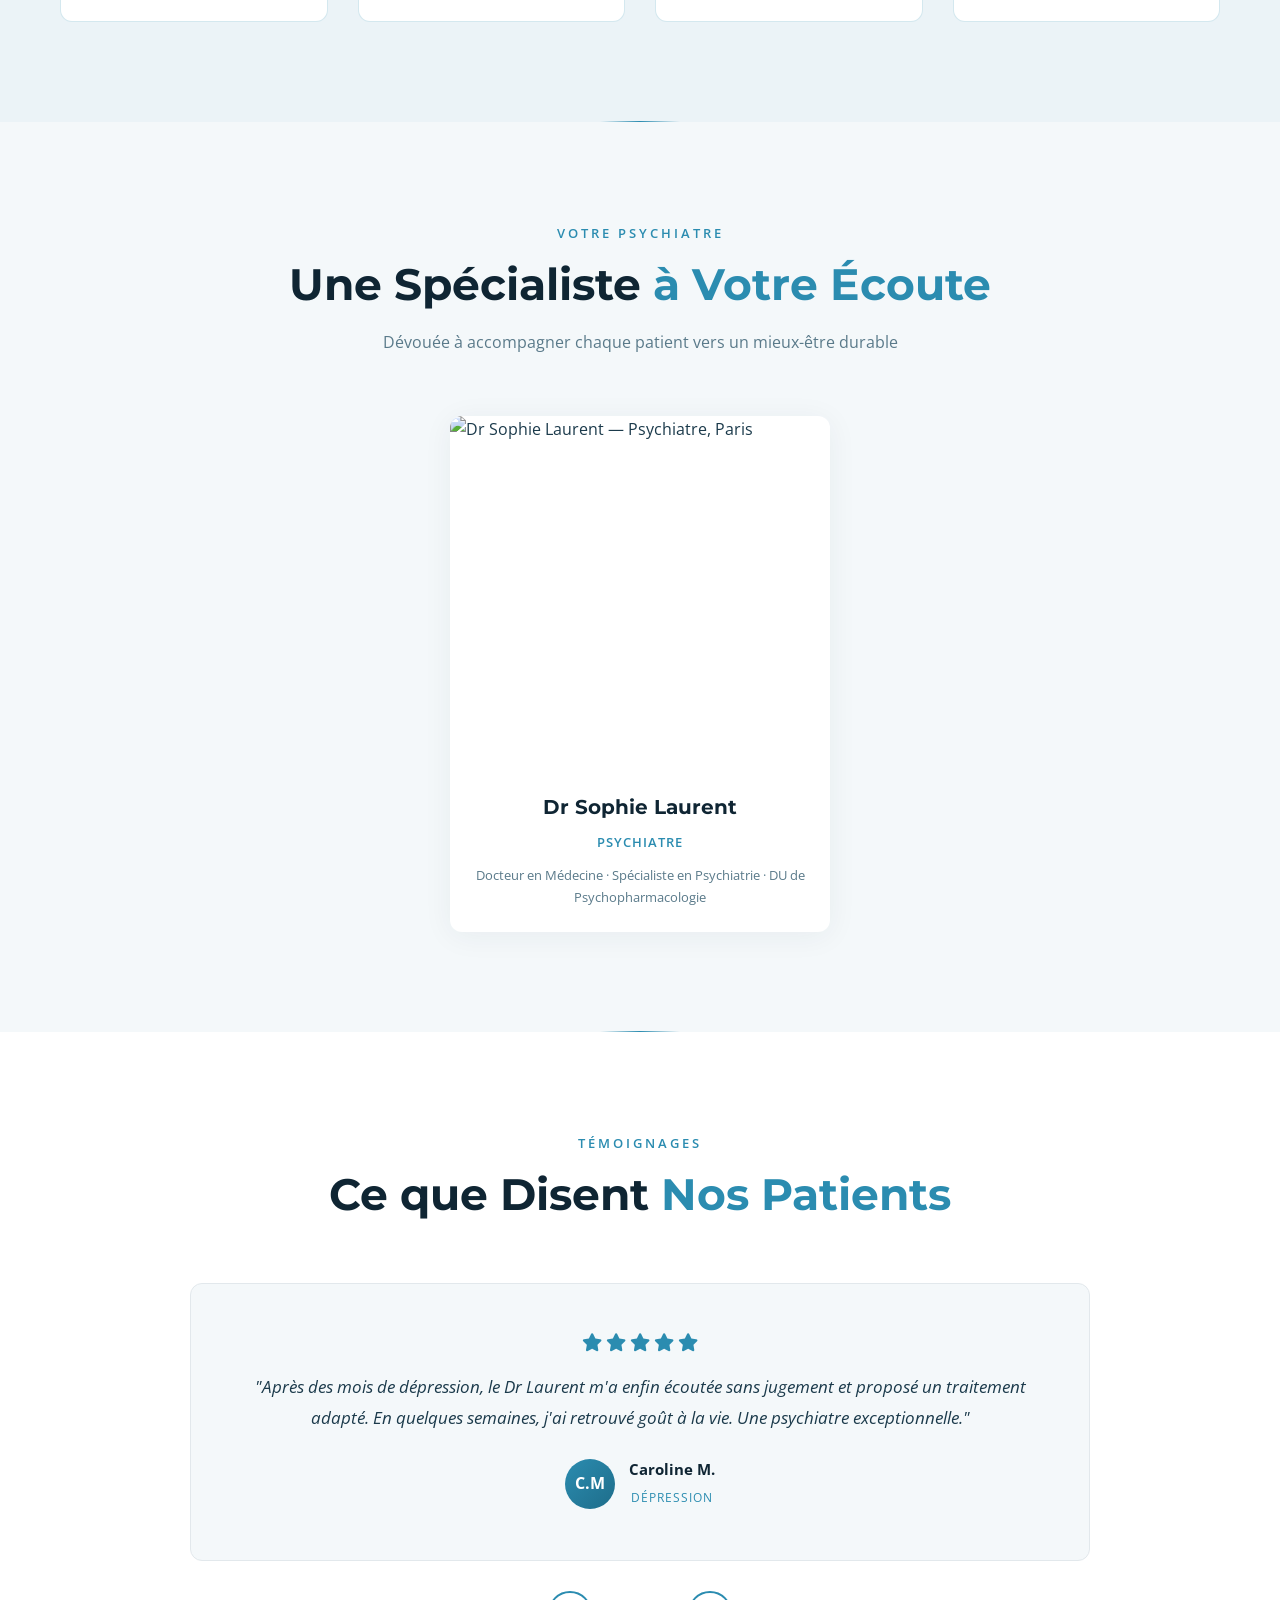
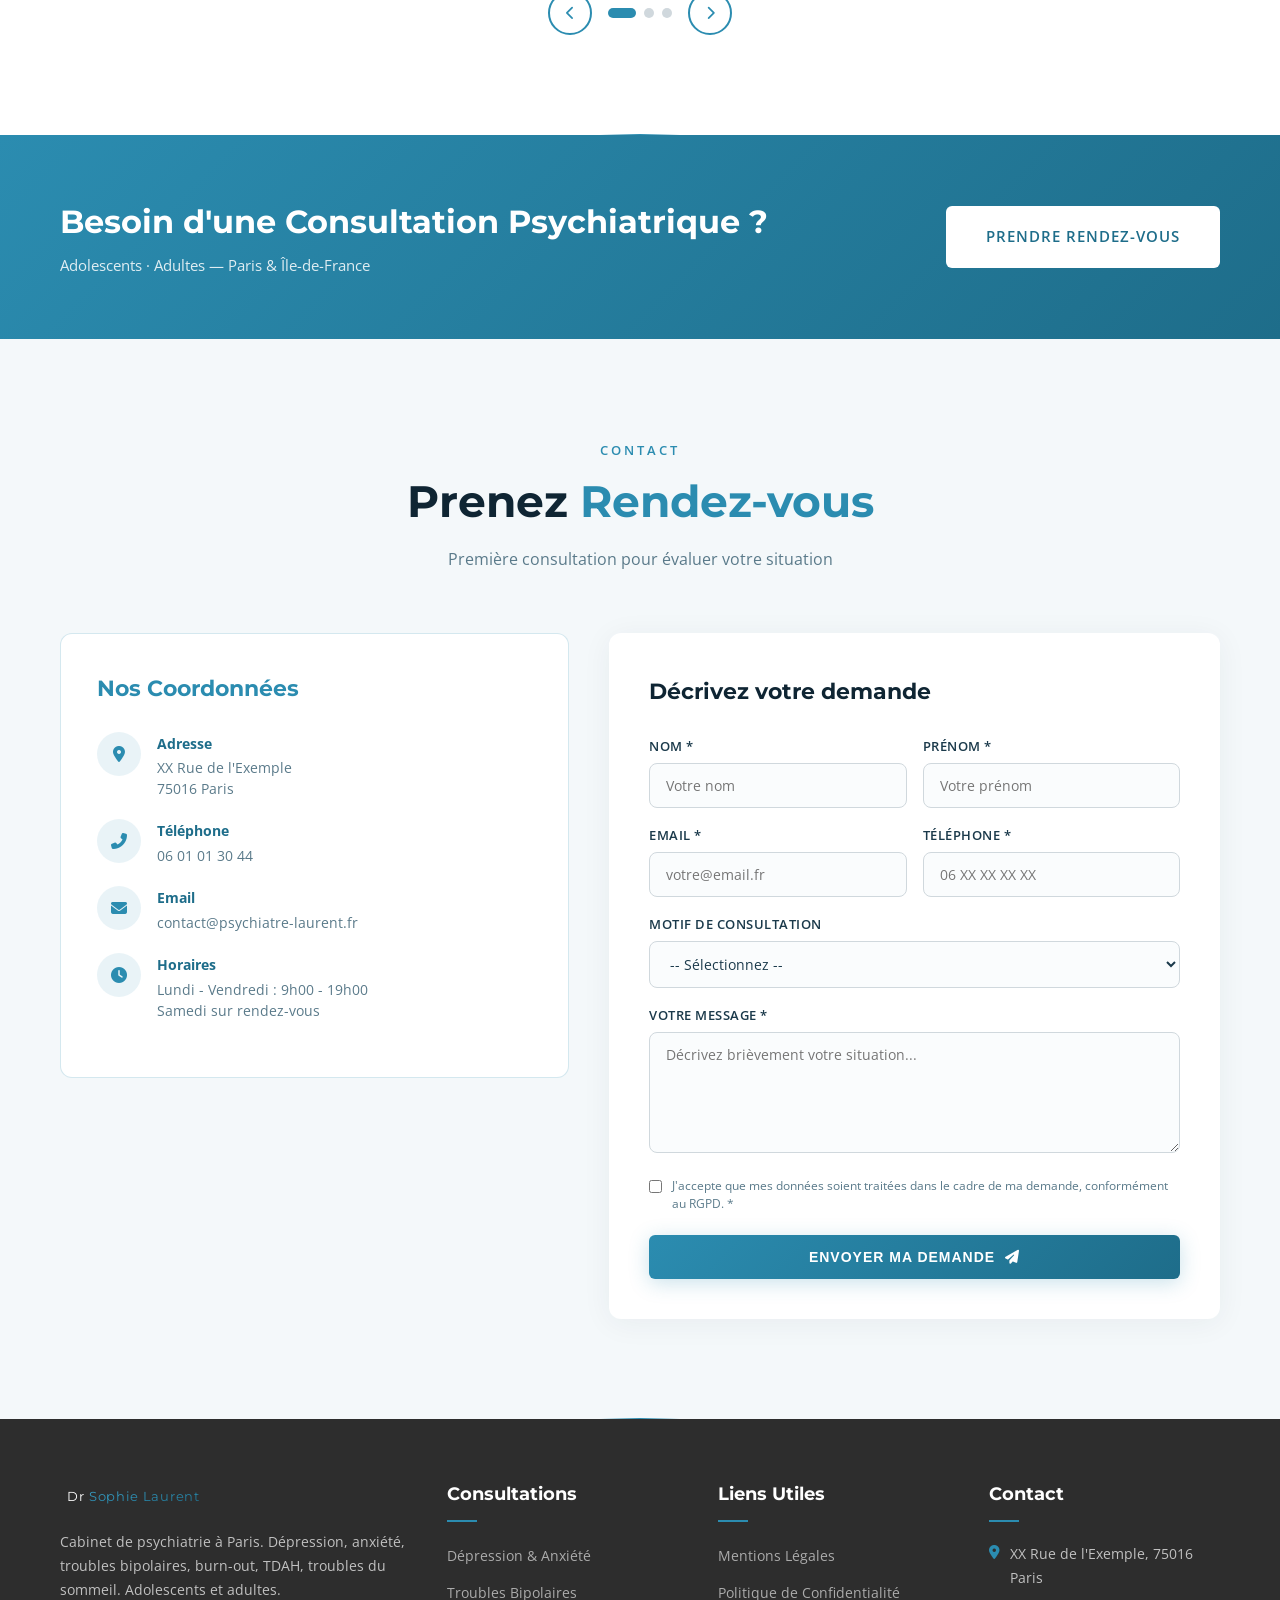
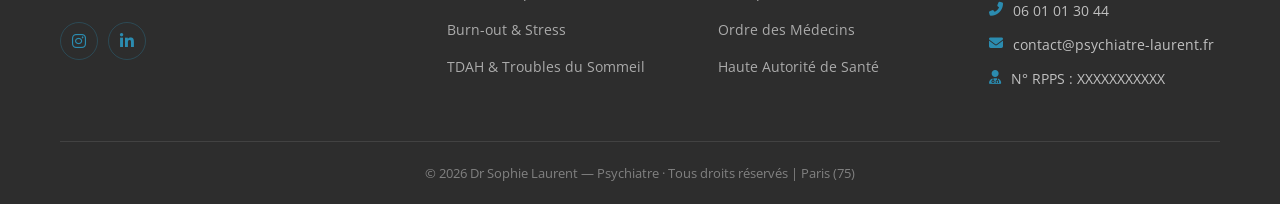
==== commit 66f04ae4: "Dézoom hero mobile + fix cadrage image portrait Co-Authored-By: Claude Opus 4.6 <noreply@anthropic.c" ====
--- a/index.html
+++ b/index.html
@@ -161,7 +161,7 @@
             </div>
             <div class="hero-right">
                 <div class="hero-portrait">
-                    <img src="https://images.unsplash.com/photo-1559839734-2b71ea197ec2?w=1096&h=1536&fit=crop&crop=top" alt="Dr Sophie Laurent — Psychiatre à Paris" width="1096" height="1536">
+                    <img src="https://images.unsplash.com/photo-1559839734-2b71ea197ec2?w=800&h=1200&fit=crop&crop=center" alt="Dr Sophie Laurent — Psychiatre à Paris" width="1096" height="1536">
                 </div>
             </div>
         </div>
--- a/css/style.css
+++ b/css/style.css
@@ -1748,7 +1748,7 @@
         overflow: visible;
         width: 100vw;
         margin-left: calc(-50vw + 50%);
-        height: 50vh;
+        height: 55vh;
         flex-shrink: 0;
     }
 
@@ -1764,7 +1764,7 @@
         width: 100%;
         height: 100%;
         object-fit: cover;
-        object-position: top center;
+        object-position: center 0%;
         border-radius: 0;
         filter: none;
     }
